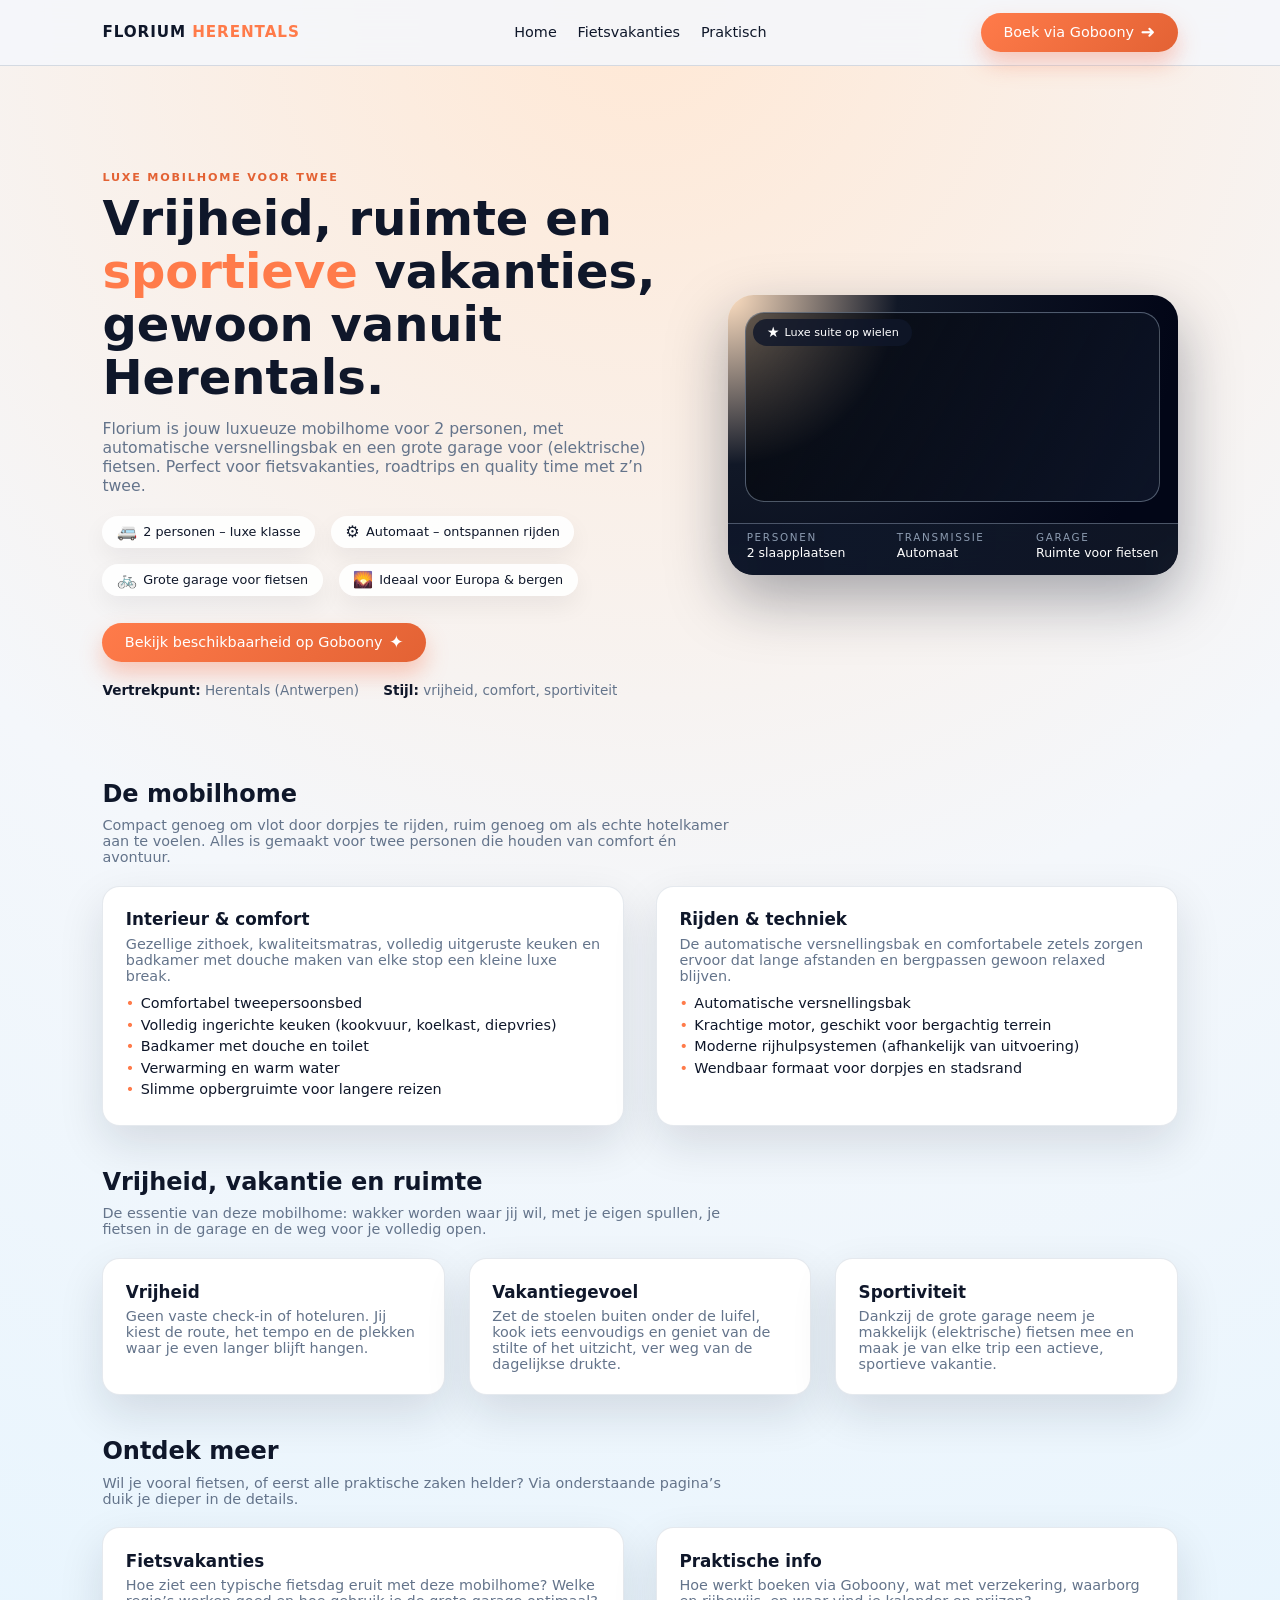
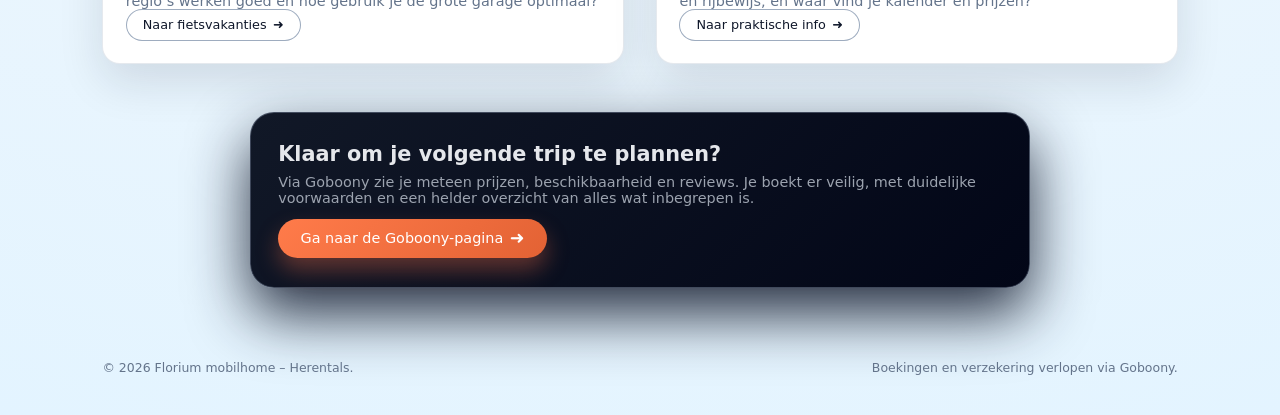
==== index.html @ 3fcc3d23 "Rename florium.html to index.html" ====
<!DOCTYPE html>
<html lang="nl">
<head>
  <meta charset="UTF-8" />
  <title>Florium – Luxe mobilhome voor 2 personen</title>
  <meta name="viewport" content="width=device-width, initial-scale=1" />
  <meta name="description" content="Luxe mobilhome voor 2 personen met automaat en grote garage voor fietsen. Vertrek vanuit Herentals en ervaar vrijheid, ruimte en sportieve vakanties. Te boeken via Goboony." />
  <link rel="preconnect" href="https://fonts.googleapis.com" />
  <link rel="preconnect" href="https://fonts.gstatic.com" crossorigin />
  <link href="https://fonts.googleapis.com/css2?family=Poppins:wght@300;400;600&display=swap" rel="stylesheet" />
  <link rel="stylesheet" href="style.css" />
</head>
<body>
<header>
  <nav class="nav">
    <div class="logo">Florium <span>Herentals</span></div>
    <div class="nav-links">
      <a href="florium.html">Home</a>
      <a href="fietsvakanties.html">Fietsvakanties</a>
      <a href="praktisch.html">Praktisch</a>
    </div>
    <a class="btn-primary" href="https://www.goboony.be/campers/belgie/antwerpen/herentals/39410" target="_blank" rel="noopener">
      Boek via Goboony <span>➜</span>
    </a>
  </nav>
</header>

<main>
  <!-- HERO -->
  <section class="hero" id="top">
    <div>
      <div class="hero-kicker">Luxe mobilhome voor twee</div>
      <h1>Vrijheid, ruimte en <span>sportieve</span> vakanties, gewoon vanuit Herentals.</h1>
      <p class="hero-sub">
        Florium is jouw luxueuze mobilhome voor 2 personen, met automatische versnellingsbak en een grote garage voor (elektrische) fietsen. Perfect voor fietsvakanties, roadtrips en quality time met z’n twee.
      </p>

      <div class="hero-highlights">
        <div class="pill"><span>🚐</span> 2 personen – luxe klasse</div>
        <div class="pill"><span>⚙️</span> Automaat – ontspannen rijden</div>
        <div class="pill"><span>🚲</span> Grote garage voor fietsen</div>
        <div class="pill"><span>🌄</span> Ideaal voor Europa & bergen</div>
      </div>

      <a class="btn-primary" href="https://www.goboony.be/campers/belgie/antwerpen/herentals/39410" target="_blank" rel="noopener">
        Bekijk beschikbaarheid op Goboony <span>✦</span>
      </a>

      <div class="hero-meta">
        <div><strong>Vertrekpunt:</strong> Herentals (Antwerpen)</div>
        <div><strong>Stijl:</strong> vrijheid, comfort, sportiviteit</div>
      </div>
    </div>

    <aside class="hero-photo-card" aria-label="Impressie Florium mobilhome">
      <div class="hero-photo">
        <div class="hero-photo-main"></div>
        <div class="hero-tag">
          <span>★</span> Luxe suite op wielen
        </div>
      </div>
      <div class="hero-stats">
        <div class="hero-stat-item">
          <div class="hero-stat-label">Personen</div>
          <div class="hero-stat-value">2 slaapplaatsen</div>
        </div>
        <div class="hero-stat-item">
          <div class="hero-stat-label">Transmissie</div>
          <div class="hero-stat-value">Automaat</div>
        </div>
        <div class="hero-stat-item">
          <div class="hero-stat-label">Garage</div>
          <div class="hero-stat-value">Ruimte voor fietsen</div>
        </div>
      </div>
    </aside>
  </section>

  <!-- MOBILHOME DETAIL -->
  <section id="mobilhome">
    <h2>De mobilhome</h2>
    <p class="section-sub">
      Compact genoeg om vlot door dorpjes te rijden, ruim genoeg om als echte hotelkamer aan te voelen. Alles is gemaakt voor twee personen die houden van comfort én avontuur.
    </p>

    <div class="grid-2">
      <article class="card">
        <h3>Interieur & comfort</h3>
        <p>
          Gezellige zithoek, kwaliteitsmatras, volledig uitgeruste keuken en badkamer met douche maken van elke stop een kleine luxe break.
        </p>
        <ul class="spec-list">
          <li><span>•</span> Comfortabel tweepersoonsbed</li>
          <li><span>•</span> Volledig ingerichte keuken (kookvuur, koelkast, diepvries)</li>
          <li><span>•</span> Badkamer met douche en toilet</li>
          <li><span>•</span> Verwarming en warm water</li>
          <li><span>•</span> Slimme opbergruimte voor langere reizen</li>
        </ul>
      </article>

      <article class="card">
        <h3>Rijden & techniek</h3>
        <p>
          De automatische versnellingsbak en comfortabele zetels zorgen ervoor dat lange afstanden en bergpassen gewoon relaxed blijven.
        </p>
        <ul class="spec-list">
          <li><span>•</span> Automatische versnellingsbak</li>
          <li><span>•</span> Krachtige motor, geschikt voor bergachtig terrein</li>
          <li><span>•</span> Moderne rijhulpsystemen (afhankelijk van uitvoering)</li>
          <li><span>•</span> Wendbaar formaat voor dorpjes en stadsrand</li>
        </ul>
      </article>
    </div>
  </section>

  <!-- VAKANTIEGEVOEL -->
  <section id="gevoel">
    <h2>Vrijheid, vakantie en ruimte</h2>
    <p class="section-sub">
      De essentie van deze mobilhome: wakker worden waar jij wil, met je eigen spullen, je fietsen in de garage en de weg voor je volledig open.
    </p>

    <div class="grid-3">
      <article class="card">
        <h3>Vrijheid</h3>
        <p>
          Geen vaste check-in of hoteluren. Jij kiest de route, het tempo en de plekken waar je even langer blijft hangen.
        </p>
      </article>
      <article class="card">
        <h3>Vakantiegevoel</h3>
        <p>
          Zet de stoelen buiten onder de luifel, kook iets eenvoudigs en geniet van de stilte of het uitzicht, ver weg van de dagelijkse drukte.
        </p>
      </article>
      <article class="card">
        <h3>Sportiviteit</h3>
        <p>
          Dankzij de grote garage neem je makkelijk (elektrische) fietsen mee en maak je van elke trip een actieve, sportieve vakantie.
        </p>
      </article>
    </div>
  </section>

  <!-- VERWIJZING SUBPAGINA'S -->
  <section id="meer">
    <h2>Ontdek meer</h2>
    <p class="section-sub">
      Wil je vooral fietsen, of eerst alle praktische zaken helder? Via onderstaande pagina’s duik je dieper in de details.
    </p>

    <div class="grid-2">
      <article class="card">
        <h3>Fietsvakanties</h3>
        <p>
          Hoe ziet een typische fietsdag eruit met deze mobilhome? Welke regio’s werken goed en hoe gebruik je de grote garage optimaal?
        </p>
        <a class="btn-secondary" href="fietsvakanties.html">
          Naar fietsvakanties <span>➜</span>
        </a>
      </article>
      <article class="card">
        <h3>Praktische info</h3>
        <p>
          Hoe werkt boeken via Goboony, wat met verzekering, waarborg en rijbewijs, en waar vind je kalender en prijzen?
        </p>
        <a class="btn-secondary" href="praktisch.html">
          Naar praktische info <span>➜</span>
        </a>
      </article>
    </div>
  </section>

  <!-- CTA -->
  <section class="cta" id="boeken">
    <div class="cta-inner">
      <h2>Klaar om je volgende trip te plannen?</h2>
      <p>
        Via Goboony zie je meteen prijzen, beschikbaarheid en reviews. Je boekt er veilig, met duidelijke voorwaarden en een helder overzicht van alles wat inbegrepen is.
      </p>
      <a class="btn-primary" href="https://www.goboony.be/campers/belgie/antwerpen/herentals/39410" target="_blank" rel="noopener">
        Ga naar de Goboony-pagina <span>➜</span>
      </a>
    </div>
  </section>
</main>

<footer>
  <div>© <span id="year"></span> Florium mobilhome – Herentals.</div>
  <div>Boekingen en verzekering verlopen via Goboony.</div>
</footer>

<script>
  document.getElementById("year").textContent = new Date().getFullYear();
</script>
</body>
</html>
---- style.css ----
:root {
  --bg: #f4f7fb;
  --accent: #ff7b4a;
  --accent-dark: #e36234;
  --text: #0f172a;
  --muted: #64748b;
  --card-bg: #ffffff;
  --deep: #020617;
}

* {
  box-sizing: border-box;
  scroll-behavior: smooth;
}

body {
  margin: 0;
  font-family: system-ui, -apple-system, BlinkMacSystemFont, "Poppins", sans-serif;
  color: var(--text);
  background: radial-gradient(circle at top, #ffe8d5 0, #f4f7fb 45%, #e3f4ff 100%);
}

/* LINKS */

a {
  color: inherit;
  text-decoration: none;
}

/* HEADER / NAV */

header {
  position: sticky;
  top: 0;
  z-index: 50;
  backdrop-filter: blur(18px);
  background: rgba(244, 247, 251, 0.9);
  border-bottom: 1px solid rgba(148, 163, 184, 0.35);
}

.nav {
  max-width: 1120px;
  margin: 0 auto;
  display: flex;
  align-items: center;
  justify-content: space-between;
  padding: 0.8rem 1.4rem;
}

.logo {
  font-weight: 600;
  letter-spacing: 0.06em;
  font-size: 0.95rem;
  text-transform: uppercase;
}

.logo span {
  color: var(--accent);
}

.nav-links {
  display: flex;
  gap: 1.3rem;
  font-size: 0.9rem;
}

.nav-links a {
  position: relative;
}

.nav-links a::after {
  content: "";
  position: absolute;
  left: 0;
  bottom: -0.2rem;
  width: 0;
  height: 2px;
  background: var(--accent);
  transition: width 0.2s ease;
}

.nav-links a:hover::after {
  width: 100%;
}

.btn-primary {
  background: linear-gradient(135deg, var(--accent), var(--accent-dark));
  border-radius: 999px;
  padding: 0.6rem 1.4rem;
  font-size: 0.9rem;
  color: #fff;
  border: none;
  cursor: pointer;
  display: inline-flex;
  align-items: center;
  gap: 0.4rem;
  box-shadow: 0 12px 22px rgba(248, 113, 73, 0.35);
  transition: transform 0.15s ease, box-shadow 0.15s ease;
}

.btn-primary:hover {
  transform: translateY(-1px);
  box-shadow: 0 16px 30px rgba(248, 113, 73, 0.45);
}

.btn-primary span {
  font-size: 1.1rem;
}

.btn-secondary {
  border-radius: 999px;
  border: 1px solid rgba(148, 163, 184, 0.9);
  padding: 0.45rem 1rem;
  font-size: 0.8rem;
  color: var(--text);
  background: rgba(255, 255, 255, 0.9);
  display: inline-flex;
  align-items: center;
  gap: 0.4rem;
  cursor: pointer;
}

/* LAYOUT */

main {
  max-width: 1120px;
  margin: 0 auto;
  padding: 1.8rem 1.4rem 3rem;
}

section {
  margin-top: 2.6rem;
}

h1, h2, h3 {
  margin: 0;
}

h2 {
  font-size: 1.5rem;
  margin-bottom: 0.6rem;
}

.section-sub {
  font-size: 0.9rem;
  color: var(--muted);
  max-width: 40rem;
  margin: 0 0 1.3rem;
}

/* HERO */

.hero {
  display: grid;
  grid-template-columns: minmax(0, 1.3fr) minmax(0, 1fr);
  gap: 2.5rem;
  align-items: center;
  padding: 2.2rem 0 2.5rem;
}

.hero-kicker {
  text-transform: uppercase;
  letter-spacing: 0.16em;
  font-size: 0.7rem;
  color: var(--accent-dark);
  font-weight: 600;
  margin-bottom: 0.5rem;
}

.hero h1 {
  font-size: clamp(2.2rem, 4vw, 3rem);
  line-height: 1.1;
  margin-bottom: 0.85rem;
}

.hero h1 span {
  color: var(--accent);
}

.hero-sub {
  font-size: 0.98rem;
  color: var(--muted);
  margin-bottom: 1.3rem;
  max-width: 34rem;
}

.hero-highlights {
  display: flex;
  flex-wrap: wrap;
  gap: 1rem;
  margin-bottom: 1.7rem;
}

.pill {
  display: inline-flex;
  align-items: center;
  gap: 0.4rem;
  border-radius: 999px;
  padding: 0.4rem 0.9rem;
  font-size: 0.8rem;
  background: rgba(255, 255, 255, 0.9);
  box-shadow: 0 10px 25px rgba(15, 23, 42, 0.06);
}

.pill span {
  font-size: 1rem;
}

.hero-meta {
  display: flex;
  flex-wrap: wrap;
  gap: 1.5rem;
  align-items: center;
  margin-top: 1.25rem;
  font-size: 0.85rem;
  color: var(--muted);
}

.hero-meta strong {
  color: var(--text);
}

/* HERO VISUAL */

.hero-photo-card {
  position: relative;
  border-radius: 1.6rem;
  overflow: hidden;
  box-shadow: 0 24px 60px rgba(15, 23, 42, 0.35);
  background: radial-gradient(circle at top left, #ffe0c2 0, #111827 32%, #020617 85%);
  color: #fff;
  min-height: 280px;
  display: flex;
  flex-direction: column;
  justify-content: space-between;
}

.hero-photo {
  position: relative;
  padding: 1.1rem 1.1rem 0.7rem;
}

.hero-photo-main {
  border-radius: 1.2rem;
  overflow: hidden;
  border: 1px solid rgba(148, 163, 184, 0.5);
  min-height: 190px;
  background-image:
    linear-gradient(120deg, rgba(0, 0, 0, 0.55), rgba(15, 23, 42, 0.85)),
    url("img/florium-hero.jpg");
  background-size: cover;
  background-position: center;
}

.hero-tag {
  position: absolute;
  top: 1.5rem;
  left: 1.6rem;
  background: rgba(15, 23, 42, 0.82);
  border-radius: 999px;
  padding: 0.35rem 0.85rem;
  font-size: 0.7rem;
  display: inline-flex;
  align-items: center;
  gap: 0.3rem;
}

.hero-tag span {
  font-size: 0.9rem;
}

.hero-stats {
  display: flex;
  justify-content: space-between;
  padding: 0.4rem 1.2rem 0.9rem;
  font-size: 0.78rem;
  border-top: 1px solid rgba(148, 163, 184, 0.45);
  backdrop-filter: blur(14px);
  background: linear-gradient(to right, rgba(15, 23, 42, 0.96), rgba(17, 24, 39, 0.88));
}

.hero-stat-item {
  display: flex;
  flex-direction: column;
  gap: 0.15rem;
}

.hero-stat-label {
  text-transform: uppercase;
  letter-spacing: 0.16em;
  font-size: 0.65rem;
  color: rgba(148, 163, 184, 0.95);
}

.hero-stat-value {
  font-weight: 500;
}

/* GENERIC CARDS, GRIDS */

.grid-2 {
  display: grid;
  grid-template-columns: repeat(2, minmax(0, 1fr));
  gap: 2rem;
}

.grid-3 {
  display: grid;
  grid-template-columns: repeat(3, minmax(0, 1fr));
  gap: 1.5rem;
}

.card {
  background: var(--card-bg);
  border-radius: 1.1rem;
  padding: 1.4rem 1.4rem;
  box-shadow: 0 18px 45px rgba(15, 23, 42, 0.12);
  border: 1px solid rgba(148, 163, 184, 0.24);
  font-size: 0.9rem;
}

.card h3 {
  margin-bottom: 0.4rem;
  font-size: 1.05rem;
}

.card p {
  margin: 0;
  color: var(--muted);
}

.spec-list {
  list-style: none;
  padding: 0;
  margin: 0.7rem 0 0;
  font-size: 0.9rem;
}

.spec-list li {
  display: flex;
  align-items: flex-start;
  gap: 0.4rem;
  margin-bottom: 0.35rem;
}

.spec-list span {
  color: var(--accent);
}

/* CTA BLOK */

.cta {
  margin-top: 3rem;
  text-align: center;
}

.cta-inner {
  display: inline-block;
  max-width: 780px;
  text-align: left;
  background: linear-gradient(135deg, #111827, #020617);
  color: #e5e7eb;
  padding: 1.8rem 1.7rem;
  border-radius: 1.5rem;
  box-shadow: 0 26px 60px rgba(15, 23, 42, 0.9);
  border: 1px solid rgba(148, 163, 184, 0.4);
  font-size: 0.9rem;
}

.cta-inner h2 {
  font-size: 1.3rem;
  margin-bottom: 0.5rem;
}

.cta-inner p {
  margin: 0 0 0.8rem;
  color: #9ca3af;
}

/* FOOTER */

footer {
  max-width: 1120px;
  margin: 0 auto;
  padding: 1.5rem 1.4rem 2.5rem;
  font-size: 0.78rem;
  color: var(--muted);
  display: flex;
  flex-wrap: wrap;
  justify-content: space-between;
  gap: 0.75rem;
}

/* RESPONSIVE */

@media (max-width: 900px) {
  .hero {
    grid-template-columns: 1fr;
  }

  .hero-photo-card {
    order: -1;
  }

  .nav-links {
    display: none;
  }

  .grid-2 {
    grid-template-columns: 1fr;
  }

  .grid-3 {
    grid-template-columns: 1fr;
  }
}

@media (max-width: 600px) {
  main {
    padding: 1.4rem 1rem 2.4rem;
  }

  .cta-inner {
    padding: 1.4rem 1.3rem;
  }
}
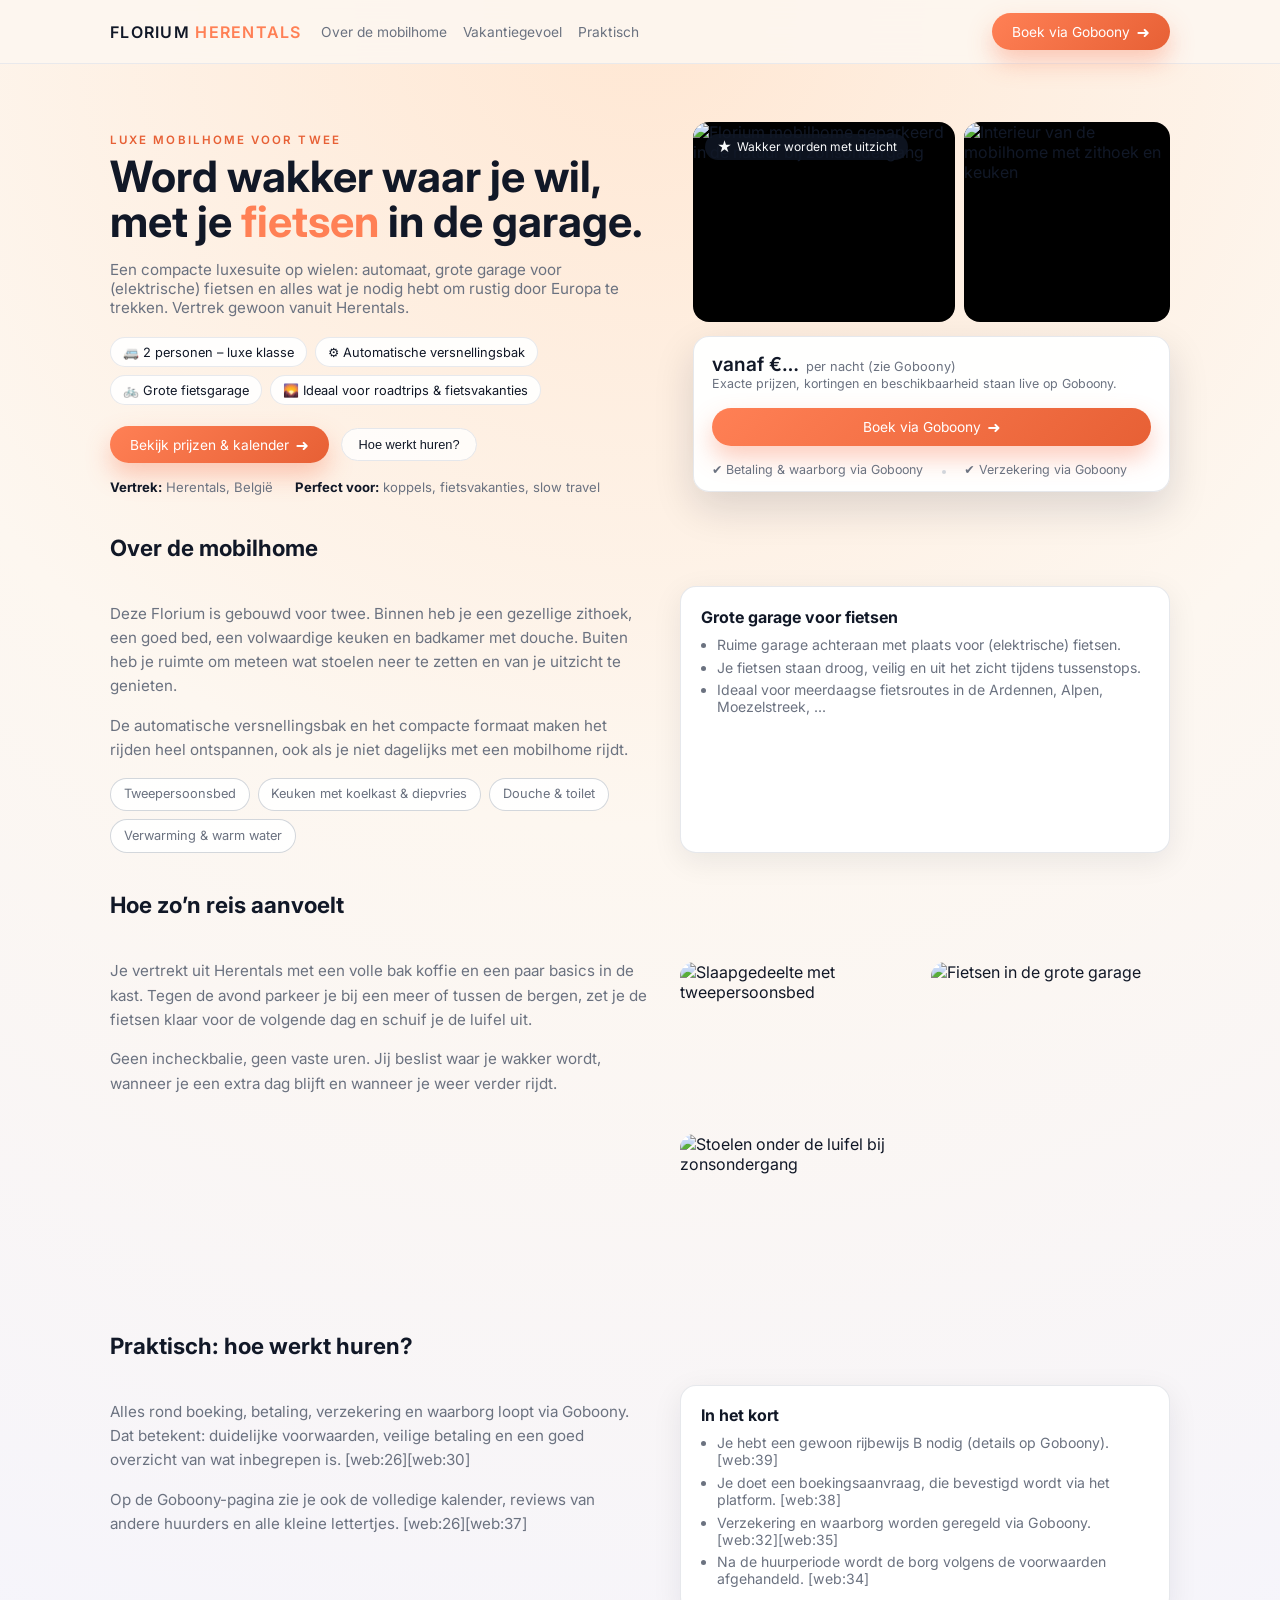
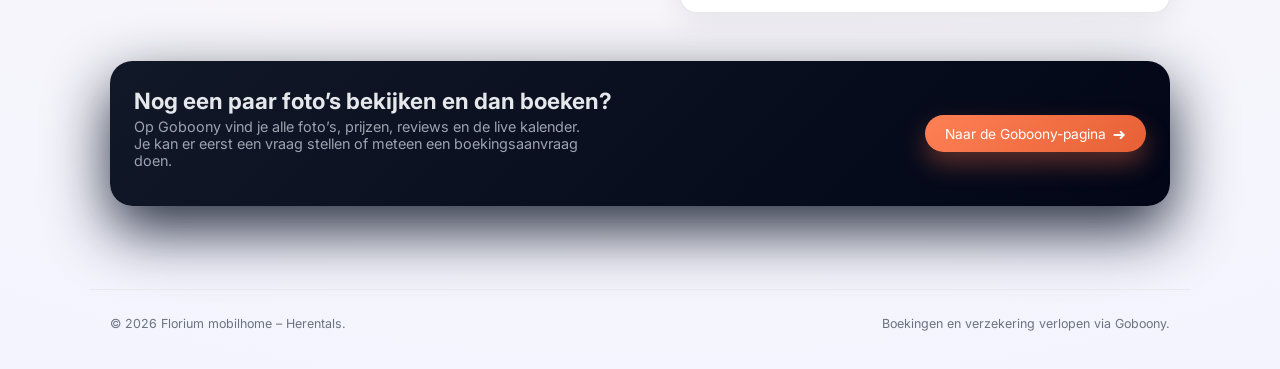
==== commit d66361c1: "Update index.html" ====
--- a/index.html
+++ b/index.html
@@ -7,17 +7,493 @@
   <meta name="description" content="Luxe mobilhome voor 2 personen met automaat en grote garage voor fietsen. Vertrek vanuit Herentals en ervaar vrijheid, ruimte en sportieve vakanties. Te boeken via Goboony." />
   <link rel="preconnect" href="https://fonts.googleapis.com" />
   <link rel="preconnect" href="https://fonts.gstatic.com" crossorigin />
-  <link href="https://fonts.googleapis.com/css2?family=Poppins:wght@300;400;600&display=swap" rel="stylesheet" />
-  <link rel="stylesheet" href="style.css" />
+  <link href="https://fonts.googleapis.com/css2?family=Inter:wght@300;400;500;600&display=swap" rel="stylesheet" />
+  <style>
+    :root {
+      --bg: #fdf7f0;
+      --accent: #ff8055;
+      --accent-dark: #e76035;
+      --text: #111827;
+      --muted: #6b7280;
+      --card-bg: #ffffff;
+      --border: #e5e7eb;
+    }
+
+    * {
+      box-sizing: border-box;
+    }
+
+    html {
+      scroll-behavior: smooth;
+    }
+
+    body {
+      margin: 0;
+      font-family: "Inter", system-ui, -apple-system, BlinkMacSystemFont, sans-serif;
+      color: var(--text);
+      background: radial-gradient(circle at top, #ffe7d3 0, #fdf7f0 40%, #f3f4ff 100%);
+    }
+
+    a {
+      color: inherit;
+      text-decoration: none;
+    }
+
+    img {
+      max-width: 100%;
+      display: block;
+    }
+
+    /* NAVBAR */
+
+    header {
+      position: sticky;
+      top: 0;
+      z-index: 40;
+      backdrop-filter: blur(18px);
+      background: rgba(253, 247, 240, 0.9);
+      border-bottom: 1px solid rgba(229, 231, 235, 0.8);
+    }
+
+    .nav {
+      max-width: 1100px;
+      margin: 0 auto;
+      padding: 0.8rem 1.25rem;
+      display: flex;
+      align-items: center;
+      justify-content: space-between;
+      gap: 1rem;
+    }
+
+    .nav-left {
+      display: flex;
+      align-items: center;
+      gap: 1.2rem;
+    }
+
+    .logo {
+      font-weight: 600;
+      font-size: 1rem;
+      letter-spacing: 0.08em;
+      text-transform: uppercase;
+    }
+
+    .logo span {
+      color: var(--accent);
+    }
+
+    .nav-links {
+      display: flex;
+      gap: 1rem;
+      font-size: 0.86rem;
+      color: var(--muted);
+    }
+
+    .nav-links a {
+      padding: 0.2rem 0;
+      position: relative;
+    }
+
+    .nav-links a::after {
+      content: "";
+      position: absolute;
+      left: 0;
+      bottom: -0.25rem;
+      width: 0;
+      height: 2px;
+      background: var(--accent);
+      transition: width 0.18s ease;
+    }
+
+    .nav-links a:hover::after {
+      width: 100%;
+    }
+
+    .btn-primary {
+      background: linear-gradient(135deg, var(--accent), var(--accent-dark));
+      border-radius: 999px;
+      padding: 0.55rem 1.25rem;
+      font-size: 0.86rem;
+      color: #fff;
+      border: none;
+      cursor: pointer;
+      display: inline-flex;
+      align-items: center;
+      gap: 0.4rem;
+      box-shadow: 0 12px 24px rgba(248, 113, 73, 0.35);
+      white-space: nowrap;
+    }
+
+    .btn-primary span {
+      font-size: 1rem;
+    }
+
+    .btn-outline {
+      border-radius: 999px;
+      border: 1px solid var(--border);
+      padding: 0.5rem 1.05rem;
+      font-size: 0.8rem;
+      color: var(--text);
+      background: rgba(255, 255, 255, 0.8);
+      display: inline-flex;
+      align-items: center;
+      gap: 0.35rem;
+      cursor: pointer;
+    }
+
+    /* LAYOUT */
+
+    main {
+      max-width: 1100px;
+      margin: 0 auto;
+      padding: 1.6rem 1.25rem 3.2rem;
+    }
+
+    section {
+      margin-top: 2.4rem;
+    }
+
+    h1, h2, h3 {
+      margin: 0;
+    }
+
+    h2 {
+      font-size: 1.4rem;
+    }
+
+    .muted {
+      color: var(--muted);
+    }
+
+    /* HERO TOP */
+
+    .hero {
+      display: grid;
+      grid-template-columns: minmax(0, 1.15fr) minmax(0, 1fr);
+      gap: 2.2rem;
+      margin-top: 2rem;
+      align-items: flex-start;
+    }
+
+    .hero-kicker {
+      text-transform: uppercase;
+      letter-spacing: 0.18em;
+      font-size: 0.72rem;
+      color: var(--accent-dark);
+      margin-bottom: 0.4rem;
+      font-weight: 600;
+    }
+
+    .hero h1 {
+      font-size: clamp(2.2rem, 4vw, 2.7rem);
+      line-height: 1.05;
+      margin-bottom: 0.8rem;
+    }
+
+    .hero h1 span {
+      color: var(--accent);
+    }
+
+    .hero-sub {
+      font-size: 0.95rem;
+      color: var(--muted);
+      margin-bottom: 1.3rem;
+      max-width: 32rem;
+    }
+
+    .hero-tags {
+      display: flex;
+      flex-wrap: wrap;
+      gap: 0.5rem;
+      margin-bottom: 1.3rem;
+      font-size: 0.8rem;
+    }
+
+    .tag {
+      padding: 0.4rem 0.75rem;
+      border-radius: 999px;
+      background: rgba(255, 255, 255, 0.9);
+      border: 1px solid rgba(229, 231, 235, 0.9);
+    }
+
+    .hero-meta {
+      display: flex;
+      flex-wrap: wrap;
+      gap: 1.4rem;
+      font-size: 0.82rem;
+      color: var(--muted);
+      margin-top: 1rem;
+    }
+
+    .hero-meta strong {
+      color: var(--text);
+    }
+
+    .hero-cta-row {
+      display: flex;
+      flex-wrap: wrap;
+      gap: 0.75rem;
+      align-items: center;
+    }
+
+    .hero-cta-note {
+      font-size: 0.8rem;
+      color: var(--muted);
+    }
+
+    /* HERO IMAGES + BOOKING CARD */
+
+    .hero-right {
+      display: grid;
+      gap: 0.9rem;
+    }
+
+    .hero-photos {
+      display: grid;
+      grid-template-columns: 1.4fr 1.1fr;
+      gap: 0.6rem;
+    }
+
+    .hero-photo-main,
+    .hero-photo-side {
+      border-radius: 1rem;
+      overflow: hidden;
+      background: #000;
+      position: relative;
+    }
+
+    .hero-photo-main img,
+    .hero-photo-side img {
+      width: 100%;
+      height: 100%;
+      object-fit: cover;
+    }
+
+    .hero-photo-main {
+      min-height: 200px;
+    }
+
+    .hero-photo-side {
+      min-height: 200px;
+    }
+
+    .hero-photo-badge {
+      position: absolute;
+      left: 0.75rem;
+      top: 0.75rem;
+      background: rgba(17, 24, 39, 0.82);
+      color: #f9fafb;
+      padding: 0.28rem 0.7rem;
+      border-radius: 999px;
+      font-size: 0.75rem;
+      display: inline-flex;
+      align-items: center;
+      gap: 0.35rem;
+    }
+
+    .hero-photo-badge span {
+      font-size: 0.9rem;
+    }
+
+    .booking-card {
+      background: rgba(255, 255, 255, 0.96);
+      border-radius: 1rem;
+      padding: 0.9rem 1.1rem;
+      border: 1px solid rgba(229, 231, 235, 0.95);
+      box-shadow: 0 16px 40px rgba(15, 23, 42, 0.14);
+      font-size: 0.85rem;
+    }
+
+    .booking-top {
+      display: flex;
+      justify-content: space-between;
+      align-items: baseline;
+      margin-bottom: 0.4rem;
+    }
+
+    .price {
+      font-size: 1.2rem;
+      font-weight: 600;
+    }
+
+    .price span {
+      font-size: 0.8rem;
+      font-weight: 400;
+      color: var(--muted);
+      margin-left: 0.15rem;
+    }
+
+    .booking-note {
+      font-size: 0.78rem;
+      color: var(--muted);
+      margin-bottom: 0.7rem;
+    }
+
+    .booking-meta {
+      display: flex;
+      flex-wrap: wrap;
+      gap: 0.8rem;
+      font-size: 0.78rem;
+      color: var(--muted);
+      margin-top: 0.6rem;
+    }
+
+    .dot {
+      width: 4px;
+      height: 4px;
+      border-radius: 999px;
+      background: #d1d5db;
+      display: inline-block;
+      margin: 0 0.35rem;
+    }
+
+    /* SECTIONS */
+
+    .two-cols {
+      display: grid;
+      grid-template-columns: minmax(0, 1.1fr) minmax(0, 1fr);
+      gap: 2rem;
+      margin-top: 1.6rem;
+    }
+
+    .section-text {
+      font-size: 0.95rem;
+      color: var(--muted);
+      line-height: 1.6;
+    }
+
+    .pill-list {
+      display: flex;
+      flex-wrap: wrap;
+      gap: 0.5rem;
+      margin-top: 0.7rem;
+      font-size: 0.8rem;
+    }
+
+    .pill-soft {
+      border-radius: 999px;
+      padding: 0.35rem 0.8rem;
+      border: 1px solid rgba(209, 213, 219, 0.95);
+      background: rgba(255, 255, 255, 0.9);
+    }
+
+    .info-card {
+      background: #ffffff;
+      border-radius: 1rem;
+      padding: 1.2rem 1.2rem;
+      border: 1px solid rgba(229, 231, 235, 0.95);
+      box-shadow: 0 8px 30px rgba(15, 23, 42, 0.08);
+      font-size: 0.9rem;
+    }
+
+    .info-card h3 {
+      font-size: 1rem;
+      margin-bottom: 0.4rem;
+    }
+
+    .info-list {
+      margin: 0.6rem 0 0;
+      padding-left: 1rem;
+      color: var(--muted);
+      font-size: 0.88rem;
+    }
+
+    .info-list li {
+      margin-bottom: 0.35rem;
+    }
+
+    .gallery {
+      display: grid;
+      grid-template-columns: repeat(auto-fit, minmax(180px, 1fr));
+      gap: 0.75rem;
+      margin-top: 1.1rem;
+    }
+
+    .gallery img {
+      border-radius: 0.9rem;
+      height: 160px;
+      object-fit: cover;
+    }
+
+    /* CTA */
+
+    .cta {
+      margin-top: 3rem;
+    }
+
+    .cta-inner {
+      border-radius: 1.4rem;
+      background: linear-gradient(135deg, #111827, #020617);
+      color: #e5e7eb;
+      padding: 1.6rem 1.5rem;
+      display: flex;
+      flex-wrap: wrap;
+      gap: 1.3rem;
+      align-items: center;
+      justify-content: space-between;
+      box-shadow: 0 24px 60px rgba(15, 23, 42, 0.9);
+    }
+
+    .cta-inner p {
+      margin: 0.3rem 0 0.7rem;
+      font-size: 0.9rem;
+      color: #9ca3af;
+      max-width: 28rem;
+    }
+
+    /* FOOTER */
+
+    footer {
+      max-width: 1100px;
+      margin: 0 auto;
+      padding: 1.6rem 1.25rem 2.4rem;
+      font-size: 0.78rem;
+      color: var(--muted);
+      display: flex;
+      flex-wrap: wrap;
+      gap: 0.7rem;
+      justify-content: space-between;
+      border-top: 1px solid rgba(229, 231, 235, 0.9);
+      margin-top: 2rem;
+    }
+
+    /* RESPONSIVE */
+
+    @media (max-width: 900px) {
+      .nav-links {
+        display: none;
+      }
+      .hero {
+        grid-template-columns: 1fr;
+      }
+      .two-cols {
+        grid-template-columns: 1fr;
+      }
+    }
+
+    @media (max-width: 640px) {
+      main {
+        padding: 1.2rem 1rem 2.6rem;
+      }
+      .hero {
+        margin-top: 1.5rem;
+      }
+      .cta-inner {
+        padding: 1.4rem 1.3rem;
+      }
+    }
+  </style>
 </head>
 <body>
 <header>
   <nav class="nav">
-    <div class="logo">Florium <span>Herentals</span></div>
-    <div class="nav-links">
-      <a href="florium.html">Home</a>
-      <a href="fietsvakanties.html">Fietsvakanties</a>
-      <a href="praktisch.html">Praktisch</a>
+    <div class="nav-left">
+      <div class="logo">Florium <span>Herentals</span></div>
+      <div class="nav-links">
+        <a href="#over">Over de mobilhome</a>
+        <a href="#gevoel">Vakantiegevoel</a>
+        <a href="#praktisch">Praktisch</a>
+      </div>
     </div>
     <a class="btn-primary" href="https://www.goboony.be/campers/belgie/antwerpen/herentals/39410" target="_blank" rel="noopener">
       Boek via Goboony <span>➜</span>
@@ -29,157 +505,158 @@
   <!-- HERO -->
   <section class="hero" id="top">
     <div>
-      <div class="hero-kicker">Luxe mobilhome voor twee</div>
-      <h1>Vrijheid, ruimte en <span>sportieve</span> vakanties, gewoon vanuit Herentals.</h1>
+      <p class="hero-kicker">Luxe mobilhome voor twee</p>
+      <h1>Word wakker waar je wil, met je <span>fietsen</span> in de garage.</h1>
       <p class="hero-sub">
-        Florium is jouw luxueuze mobilhome voor 2 personen, met automatische versnellingsbak en een grote garage voor (elektrische) fietsen. Perfect voor fietsvakanties, roadtrips en quality time met z’n twee.
+        Een compacte luxesuite op wielen: automaat, grote garage voor (elektrische) fietsen en alles wat je nodig hebt om rustig door Europa te trekken. Vertrek gewoon vanuit Herentals.
       </p>
 
-      <div class="hero-highlights">
-        <div class="pill"><span>🚐</span> 2 personen – luxe klasse</div>
-        <div class="pill"><span>⚙️</span> Automaat – ontspannen rijden</div>
-        <div class="pill"><span>🚲</span> Grote garage voor fietsen</div>
-        <div class="pill"><span>🌄</span> Ideaal voor Europa & bergen</div>
-      </div>
-
-      <a class="btn-primary" href="https://www.goboony.be/campers/belgie/antwerpen/herentals/39410" target="_blank" rel="noopener">
-        Bekijk beschikbaarheid op Goboony <span>✦</span>
-      </a>
+      <div class="hero-tags">
+        <div class="tag">🚐 2 personen – luxe klasse</div>
+        <div class="tag">⚙️ Automatische versnellingsbak</div>
+        <div class="tag">🚲 Grote fietsgarage</div>
+        <div class="tag">🌄 Ideaal voor roadtrips & fietsvakanties</div>
+      </div>
+
+      <div class="hero-cta-row">
+        <a class="btn-primary" href="https://www.goboony.be/campers/belgie/antwerpen/herentals/39410" target="_blank" rel="noopener">
+          Bekijk prijzen & kalender <span>➜</span>
+        </a>
+        <button class="btn-outline" type="button" onclick="document.getElementById('praktisch').scrollIntoView({behavior:'smooth'})">
+          Hoe werkt huren?
+        </button>
+      </div>
 
       <div class="hero-meta">
-        <div><strong>Vertrekpunt:</strong> Herentals (Antwerpen)</div>
-        <div><strong>Stijl:</strong> vrijheid, comfort, sportiviteit</div>
+        <div><strong>Vertrek:</strong> Herentals, België</div>
+        <div><strong>Perfect voor:</strong> koppels, fietsvakanties, slow travel</div>
       </div>
     </div>
 
-    <aside class="hero-photo-card" aria-label="Impressie Florium mobilhome">
-      <div class="hero-photo">
-        <div class="hero-photo-main"></div>
-        <div class="hero-tag">
-          <span>★</span> Luxe suite op wielen
+    <div class="hero-right">
+      <div class="hero-photos">
+        <div class="hero-photo-main">
+          <!-- VERVANG DOOR JE ECHTE FOTO -->
+          <img src="img/florium-buiten.jpg" alt="Florium mobilhome geparkeerd in de natuur bij zonsondergang" />
+          <div class="hero-photo-badge">
+            <span>★</span> Wakker worden met uitzicht
+          </div>
         </div>
-      </div>
-      <div class="hero-stats">
-        <div class="hero-stat-item">
-          <div class="hero-stat-label">Personen</div>
-          <div class="hero-stat-value">2 slaapplaatsen</div>
+        <div class="hero-photo-side">
+          <!-- VERVANG DOOR JE ECHTE FOTO -->
+          <img src="img/florium-interieur.jpg" alt="Interieur van de mobilhome met zithoek en keuken" />
         </div>
-        <div class="hero-stat-item">
-          <div class="hero-stat-label">Transmissie</div>
-          <div class="hero-stat-value">Automaat</div>
+      </div>
+
+      <div class="booking-card">
+        <div class="booking-top">
+          <div>
+            <div class="price">vanaf €… <span>per nacht (zie Goboony)</span></div>
+            <div class="booking-note">
+              Exacte prijzen, kortingen en beschikbaarheid staan live op Goboony.
+            </div>
+          </div>
         </div>
-        <div class="hero-stat-item">
-          <div class="hero-stat-label">Garage</div>
-          <div class="hero-stat-value">Ruimte voor fietsen</div>
+        <a class="btn-primary" style="width:100%;justify-content:center;margin-bottom:0.4rem;" href="https://www.goboony.be/campers/belgie/antwerpen/herentals/39410" target="_blank" rel="noopener">
+          Boek via Goboony <span>➜</span>
+        </a>
+        <div class="booking-meta">
+          <div>✔ Betaling & waarborg via Goboony</div>
+          <div><span class="dot"></span></div>
+          <div>✔ Verzekering via Goboony</div>
         </div>
       </div>
-    </aside>
-  </section>
-
-  <!-- MOBILHOME DETAIL -->
-  <section id="mobilhome">
-    <h2>De mobilhome</h2>
-    <p class="section-sub">
-      Compact genoeg om vlot door dorpjes te rijden, ruim genoeg om als echte hotelkamer aan te voelen. Alles is gemaakt voor twee personen die houden van comfort én avontuur.
-    </p>
-
-    <div class="grid-2">
-      <article class="card">
-        <h3>Interieur & comfort</h3>
-        <p>
-          Gezellige zithoek, kwaliteitsmatras, volledig uitgeruste keuken en badkamer met douche maken van elke stop een kleine luxe break.
-        </p>
-        <ul class="spec-list">
-          <li><span>•</span> Comfortabel tweepersoonsbed</li>
-          <li><span>•</span> Volledig ingerichte keuken (kookvuur, koelkast, diepvries)</li>
-          <li><span>•</span> Badkamer met douche en toilet</li>
-          <li><span>•</span> Verwarming en warm water</li>
-          <li><span>•</span> Slimme opbergruimte voor langere reizen</li>
-        </ul>
-      </article>
-
-      <article class="card">
-        <h3>Rijden & techniek</h3>
-        <p>
-          De automatische versnellingsbak en comfortabele zetels zorgen ervoor dat lange afstanden en bergpassen gewoon relaxed blijven.
-        </p>
-        <ul class="spec-list">
-          <li><span>•</span> Automatische versnellingsbak</li>
-          <li><span>•</span> Krachtige motor, geschikt voor bergachtig terrein</li>
-          <li><span>•</span> Moderne rijhulpsystemen (afhankelijk van uitvoering)</li>
-          <li><span>•</span> Wendbaar formaat voor dorpjes en stadsrand</li>
-        </ul>
-      </article>
     </div>
   </section>
 
-  <!-- VAKANTIEGEVOEL -->
-  <section id="gevoel">
-    <h2>Vrijheid, vakantie en ruimte</h2>
-    <p class="section-sub">
-      De essentie van deze mobilhome: wakker worden waar jij wil, met je eigen spullen, je fietsen in de garage en de weg voor je volledig open.
-    </p>
-
-    <div class="grid-3">
-      <article class="card">
-        <h3>Vrijheid</h3>
+  <!-- OVER -->
+  <section id="over">
+    <h2>Over de mobilhome</h2>
+    <div class="two-cols">
+      <div class="section-text">
         <p>
-          Geen vaste check-in of hoteluren. Jij kiest de route, het tempo en de plekken waar je even langer blijft hangen.
+          Deze Florium is gebouwd voor twee. Binnen heb je een gezellige zithoek, een goed bed, een volwaardige keuken en badkamer met douche. Buiten heb je ruimte om meteen wat stoelen neer te zetten en van je uitzicht te genieten.
         </p>
-      </article>
-      <article class="card">
-        <h3>Vakantiegevoel</h3>
         <p>
-          Zet de stoelen buiten onder de luifel, kook iets eenvoudigs en geniet van de stilte of het uitzicht, ver weg van de dagelijkse drukte.
+          De automatische versnellingsbak en het compacte formaat maken het rijden heel ontspannen, ook als je niet dagelijks met een mobilhome rijdt.
         </p>
-      </article>
-      <article class="card">
-        <h3>Sportiviteit</h3>
-        <p>
-          Dankzij de grote garage neem je makkelijk (elektrische) fietsen mee en maak je van elke trip een actieve, sportieve vakantie.
-        </p>
-      </article>
+        <div class="pill-list">
+          <div class="pill-soft">Tweepersoonsbed</div>
+          <div class="pill-soft">Keuken met koelkast & diepvries</div>
+          <div class="pill-soft">Douche & toilet</div>
+          <div class="pill-soft">Verwarming & warm water</div>
+        </div>
+      </div>
+
+      <aside class="info-card">
+        <h3>Grote garage voor fietsen</h3>
+        <ul class="info-list">
+          <li>Ruime garage achteraan met plaats voor (elektrische) fietsen.</li>
+          <li>Je fietsen staan droog, veilig en uit het zicht tijdens tussenstops.</li>
+          <li>Ideaal voor meerdaagse fietsroutes in de Ardennen, Alpen, Moezelstreek, ...</li>
+        </ul>
+      </aside>
     </div>
   </section>
 
-  <!-- VERWIJZING SUBPAGINA'S -->
-  <section id="meer">
-    <h2>Ontdek meer</h2>
-    <p class="section-sub">
-      Wil je vooral fietsen, of eerst alle praktische zaken helder? Via onderstaande pagina’s duik je dieper in de details.
-    </p>
-
-    <div class="grid-2">
-      <article class="card">
-        <h3>Fietsvakanties</h3>
+  <!-- GEVOEL -->
+  <section id="gevoel">
+    <h2>Hoe zo’n reis aanvoelt</h2>
+    <div class="two-cols">
+      <div class="section-text">
         <p>
-          Hoe ziet een typische fietsdag eruit met deze mobilhome? Welke regio’s werken goed en hoe gebruik je de grote garage optimaal?
+          Je vertrekt uit Herentals met een volle bak koffie en een paar basics in de kast. Tegen de avond parkeer je bij een meer of tussen de bergen, zet je de fietsen klaar voor de volgende dag en schuif je de luifel uit.
         </p>
-        <a class="btn-secondary" href="fietsvakanties.html">
-          Naar fietsvakanties <span>➜</span>
-        </a>
-      </article>
-      <article class="card">
-        <h3>Praktische info</h3>
         <p>
-          Hoe werkt boeken via Goboony, wat met verzekering, waarborg en rijbewijs, en waar vind je kalender en prijzen?
+          Geen incheckbalie, geen vaste uren. Jij beslist waar je wakker wordt, wanneer je een extra dag blijft en wanneer je weer verder rijdt.
         </p>
-        <a class="btn-secondary" href="praktisch.html">
-          Naar praktische info <span>➜</span>
-        </a>
-      </article>
+      </div>
+      <div>
+        <div class="gallery">
+          <!-- VERVANG DOOR JE ECHTE FOTO'S -->
+          <img src="img/florium-bed.jpg" alt="Slaapgedeelte met tweepersoonsbed" />
+          <img src="img/florium-garage-fietsen.jpg" alt="Fietsen in de grote garage" />
+          <img src="img/florium-luifel.jpg" alt="Stoelen onder de luifel bij zonsondergang" />
+        </div>
+      </div>
     </div>
   </section>
 
+  <!-- PRAKTISCH -->
+  <section id="praktisch">
+    <h2>Praktisch: hoe werkt huren?</h2>
+    <div class="two-cols">
+      <div class="section-text">
+        <p>
+          Alles rond boeking, betaling, verzekering en waarborg loopt via Goboony. Dat betekent: duidelijke voorwaarden, veilige betaling en een goed overzicht van wat inbegrepen is. [web:26][web:30]
+        </p>
+        <p>
+          Op de Goboony-pagina zie je ook de volledige kalender, reviews van andere huurders en alle kleine lettertjes. [web:26][web:37]
+        </p>
+      </div>
+      <aside class="info-card">
+        <h3>In het kort</h3>
+        <ul class="info-list">
+          <li>Je hebt een gewoon rijbewijs B nodig (details op Goboony). [web:39]</li>
+          <li>Je doet een boekingsaanvraag, die bevestigd wordt via het platform. [web:38]</li>
+          <li>Verzekering en waarborg worden geregeld via Goboony. [web:32][web:35]</li>
+          <li>Na de huurperiode wordt de borg volgens de voorwaarden afgehandeld. [web:34]</li>
+        </ul>
+      </aside>
+    </div>
+  </section>
+
   <!-- CTA -->
-  <section class="cta" id="boeken">
+  <section class="cta">
     <div class="cta-inner">
-      <h2>Klaar om je volgende trip te plannen?</h2>
-      <p>
-        Via Goboony zie je meteen prijzen, beschikbaarheid en reviews. Je boekt er veilig, met duidelijke voorwaarden en een helder overzicht van alles wat inbegrepen is.
-      </p>
+      <div>
+        <h2>Nog een paar foto’s bekijken en dan boeken?</h2>
+        <p>
+          Op Goboony vind je alle foto’s, prijzen, reviews en de live kalender. Je kan er eerst een vraag stellen of meteen een boekingsaanvraag doen.
+        </p>
+      </div>
       <a class="btn-primary" href="https://www.goboony.be/campers/belgie/antwerpen/herentals/39410" target="_blank" rel="noopener">
-        Ga naar de Goboony-pagina <span>➜</span>
+        Naar de Goboony-pagina <span>➜</span>
       </a>
     </div>
   </section>
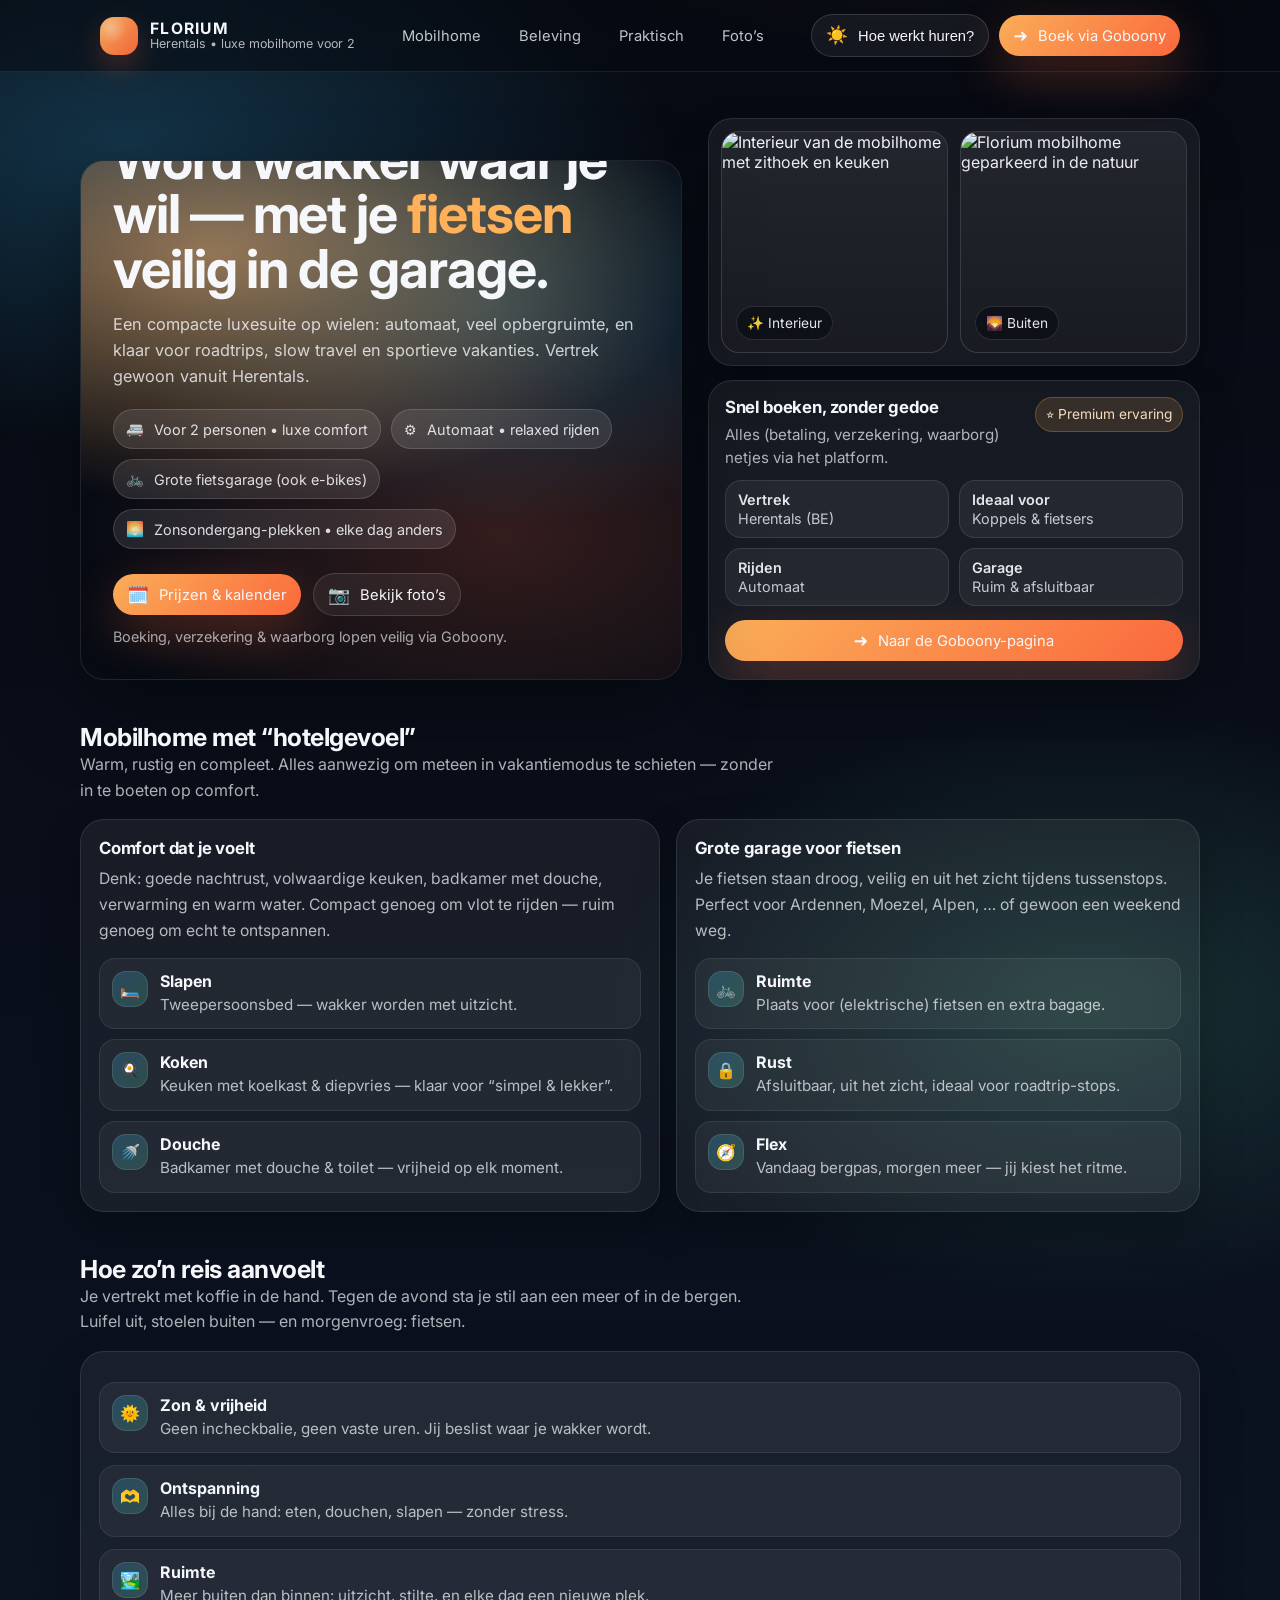
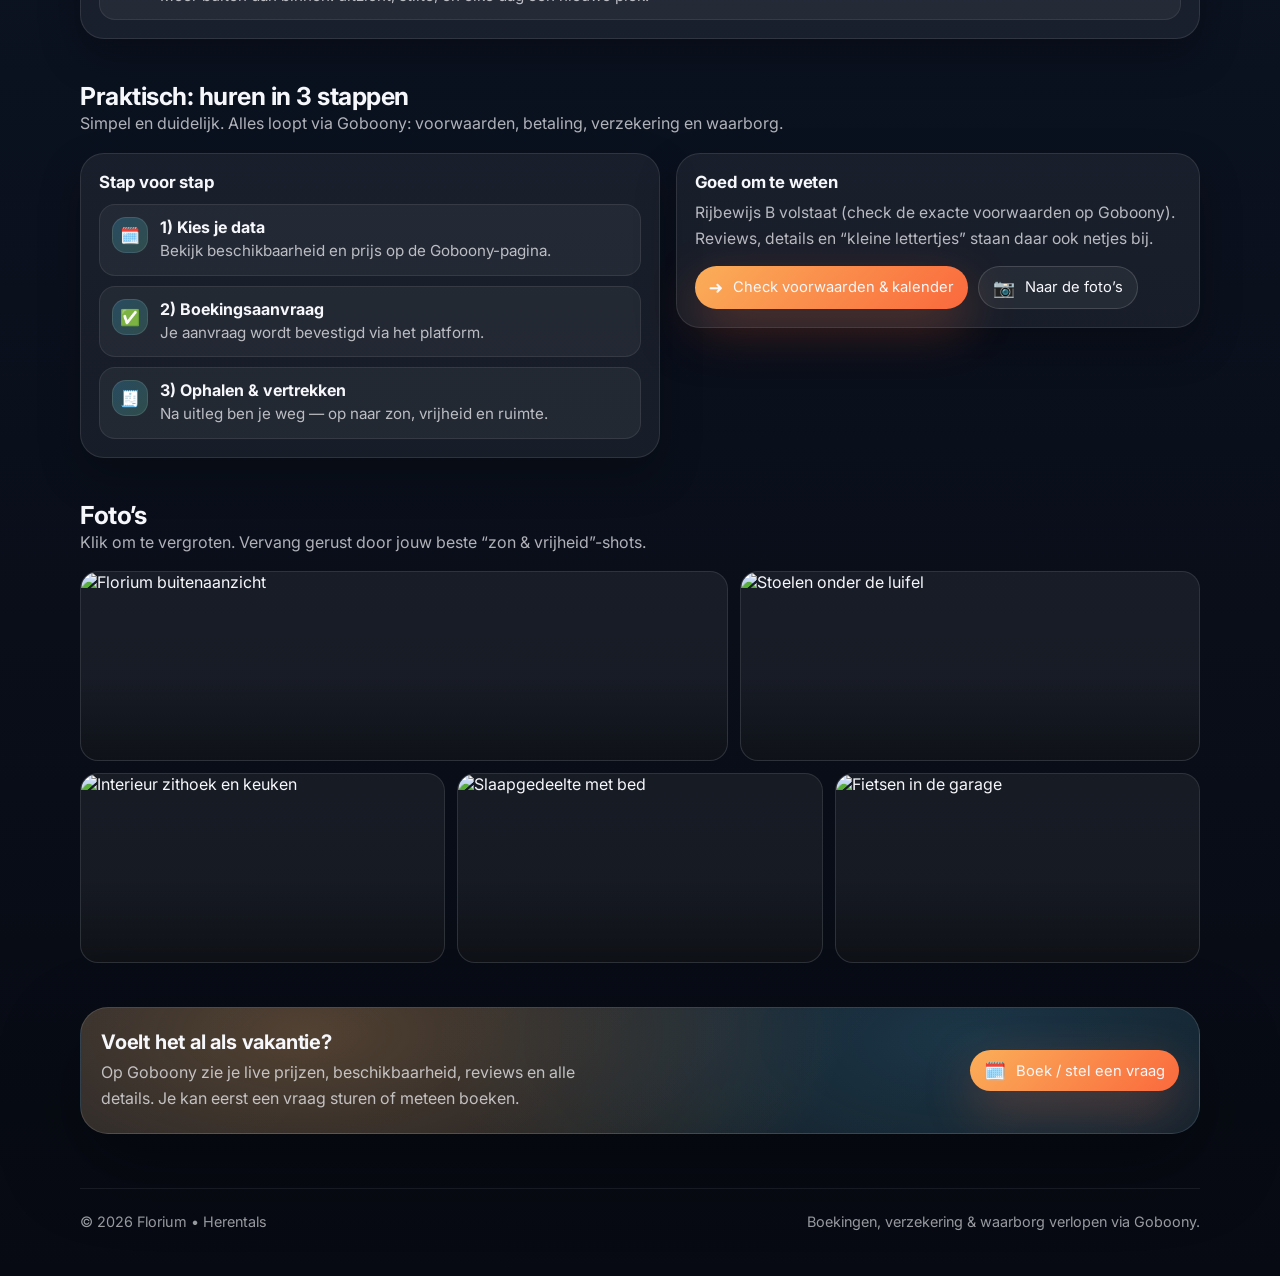
==== commit 30b8a14e: "Update index.html" ====
--- a/index.html
+++ b/index.html
@@ -2,673 +2,834 @@
 <html lang="nl">
 <head>
   <meta charset="UTF-8" />
+  <meta name="viewport" content="width=device-width, initial-scale=1" />
   <title>Florium – Luxe mobilhome voor 2 personen</title>
-  <meta name="viewport" content="width=device-width, initial-scale=1" />
   <meta name="description" content="Luxe mobilhome voor 2 personen met automaat en grote garage voor fietsen. Vertrek vanuit Herentals en ervaar vrijheid, ruimte en sportieve vakanties. Te boeken via Goboony." />
+
   <link rel="preconnect" href="https://fonts.googleapis.com" />
   <link rel="preconnect" href="https://fonts.gstatic.com" crossorigin />
-  <link href="https://fonts.googleapis.com/css2?family=Inter:wght@300;400;500;600&display=swap" rel="stylesheet" />
+  <link href="https://fonts.googleapis.com/css2?family=Inter:wght@300;400;500;600;700&display=swap" rel="stylesheet" />
+
   <style>
-    :root {
-      --bg: #fdf7f0;
-      --accent: #ff8055;
-      --accent-dark: #e76035;
-      --text: #111827;
-      --muted: #6b7280;
-      --card-bg: #ffffff;
-      --border: #e5e7eb;
-    }
-
-    * {
-      box-sizing: border-box;
-    }
-
-    html {
-      scroll-behavior: smooth;
-    }
-
-    body {
-      margin: 0;
-      font-family: "Inter", system-ui, -apple-system, BlinkMacSystemFont, sans-serif;
+    :root{
+      --bg0:#070A12;
+      --bg1:#0B1220;
+      --card: rgba(255,255,255,.08);
+      --card2: rgba(255,255,255,.10);
+      --stroke: rgba(255,255,255,.14);
+
+      --text:#F6F7FB;
+      --muted: rgba(246,247,251,.72);
+
+      --sun:#FFB15A;
+      --sun2:#FF6A3D;
+      --sea:#3EC5FF;
+      --mint:#6BF3C1;
+
+      --shadow: 0 30px 80px rgba(0,0,0,.35);
+      --shadow2: 0 18px 40px rgba(0,0,0,.25);
+
+      --radius: 18px;
+      --radius2: 24px;
+
+      --max: 1120px;
+    }
+
+    *{ box-sizing:border-box; }
+    html{ scroll-behavior:smooth; }
+    body{
+      margin:0;
+      font-family: Inter, system-ui, -apple-system, Segoe UI, Roboto, sans-serif;
       color: var(--text);
-      background: radial-gradient(circle at top, #ffe7d3 0, #fdf7f0 40%, #f3f4ff 100%);
-    }
-
-    a {
-      color: inherit;
-      text-decoration: none;
-    }
-
-    img {
-      max-width: 100%;
-      display: block;
-    }
-
-    /* NAVBAR */
-
-    header {
-      position: sticky;
-      top: 0;
-      z-index: 40;
-      backdrop-filter: blur(18px);
-      background: rgba(253, 247, 240, 0.9);
-      border-bottom: 1px solid rgba(229, 231, 235, 0.8);
-    }
-
-    .nav {
-      max-width: 1100px;
-      margin: 0 auto;
-      padding: 0.8rem 1.25rem;
-      display: flex;
-      align-items: center;
-      justify-content: space-between;
-      gap: 1rem;
-    }
-
-    .nav-left {
-      display: flex;
-      align-items: center;
-      gap: 1.2rem;
-    }
-
-    .logo {
-      font-weight: 600;
+      background:
+        radial-gradient(1200px 600px at 70% -10%, rgba(255,177,90,.35), transparent 55%),
+        radial-gradient(900px 500px at 10% 5%, rgba(62,197,255,.22), transparent 60%),
+        radial-gradient(800px 500px at 85% 35%, rgba(107,243,193,.16), transparent 60%),
+        linear-gradient(180deg, var(--bg0), var(--bg1) 55%, #070A12 100%);
+      overflow-x:hidden;
+    }
+    a{ color:inherit; text-decoration:none; }
+    img{ max-width:100%; display:block; }
+    .container{ max-width: var(--max); margin:0 auto; padding: 0 20px; }
+
+    /* NAV */
+    header{
+      position: sticky; top:0; z-index:50;
+      backdrop-filter: blur(14px);
+      background: rgba(7,10,18,.55);
+      border-bottom: 1px solid rgba(255,255,255,.08);
+    }
+    .nav{
+      display:flex; align-items:center; justify-content:space-between;
+      padding: 14px 0;
+      gap: 16px;
+    }
+    .brand{
+      display:flex; align-items:center; gap: 12px;
+      min-width: 220px;
+    }
+    .brand-mark{
+      width: 38px; height: 38px; border-radius: 14px;
+      background:
+        radial-gradient(circle at 30% 30%, rgba(255,255,255,.32), transparent 42%),
+        linear-gradient(135deg, rgba(255,177,90,.95), rgba(255,106,61,.95));
+      box-shadow: 0 12px 30px rgba(255,106,61,.25);
+    }
+    .brand-name{
+      display:flex; flex-direction:column; line-height:1.05;
+    }
+    .brand-name strong{ font-size:.98rem; letter-spacing:.08em; text-transform:uppercase; }
+    .brand-name span{ font-size:.78rem; color: var(--muted); }
+
+    .nav-links{
+      display:flex; gap: 18px; align-items:center;
+      color: rgba(246,247,251,.78);
+      font-size: .92rem;
+    }
+    .nav-links a{
+      padding: 8px 10px;
+      border-radius: 999px;
+      transition: transform .18s ease, background .18s ease;
+    }
+    .nav-links a:hover{
+      background: rgba(255,255,255,.08);
+      transform: translateY(-1px);
+    }
+
+    .actions{ display:flex; gap: 10px; align-items:center; }
+    .btn{
+      border: 1px solid rgba(255,255,255,.14);
+      background: rgba(255,255,255,.06);
+      color: var(--text);
+      border-radius: 999px;
+      padding: 10px 14px;
+      font-size: .92rem;
+      display:inline-flex; align-items:center; gap: 10px;
+      cursor:pointer;
+      transition: transform .18s ease, background .18s ease, border-color .18s ease;
+      white-space: nowrap;
+    }
+    .btn:hover{ transform: translateY(-1px); background: rgba(255,255,255,.10); border-color: rgba(255,255,255,.20); }
+    .btn-primary{
+      border: 0;
+      background: linear-gradient(135deg, rgba(255,177,90,.98), rgba(255,106,61,.98));
+      box-shadow: 0 18px 50px rgba(255,106,61,.28);
+    }
+    .btn-primary:hover{ transform: translateY(-1px); filter: brightness(1.02); }
+    .btn .icon{ font-size: 1.1rem; }
+
+    /* HERO */
+    .hero{
+      padding: 24px 0 10px;
+    }
+    .hero-grid{
+      display:grid;
+      grid-template-columns: 1.1fr .9fr;
+      gap: 26px;
+      align-items: stretch;
+      margin-top: 22px;
+    }
+
+    .hero-left{
+      position: relative;
+      border-radius: var(--radius2);
+      overflow: hidden;
+      min-height: 520px;
+      box-shadow: var(--shadow);
+      border: 1px solid rgba(255,255,255,.10);
+      background:
+        linear-gradient(180deg, rgba(7,10,18,.25), rgba(7,10,18,.68) 70%),
+        url("img/florium-hero.jpg") center/cover no-repeat;
+    }
+    .hero-left::before{
+      content:"";
+      position:absolute; inset:-2px;
+      background:
+        radial-gradient(900px 450px at 22% 18%, rgba(255,177,90,.55), transparent 55%),
+        radial-gradient(650px 380px at 68% 28%, rgba(62,197,255,.22), transparent 58%),
+        radial-gradient(700px 420px at 70% 72%, rgba(255,106,61,.18), transparent 60%);
+      mix-blend-mode: screen;
+      pointer-events:none;
+    }
+    .hero-content{
+      position:absolute; inset:0;
+      display:flex; flex-direction:column; justify-content:flex-end;
+      padding: 34px 32px;
+      gap: 14px;
+    }
+
+    .kicker{
+      display:inline-flex; gap:10px; align-items:center;
+      font-size: .82rem;
+      letter-spacing: .16em;
+      text-transform: uppercase;
+      color: rgba(246,247,251,.86);
+    }
+    .kicker .dot{
+      width:10px; height:10px; border-radius:999px;
+      background: linear-gradient(135deg, rgba(255,177,90,1), rgba(255,106,61,1));
+      box-shadow: 0 10px 25px rgba(255,106,61,.35);
+    }
+    h1{
+      margin:0;
+      font-size: clamp(2.2rem, 4.5vw, 3.35rem);
+      line-height: 1.02;
+      letter-spacing: -0.02em;
+    }
+    .lead{
+      margin:0;
+      color: rgba(246,247,251,.80);
+      font-size: 1.02rem;
+      max-width: 38rem;
+      line-height: 1.6;
+    }
+
+    .chips{
+      display:flex; flex-wrap:wrap; gap: 10px;
+      margin-top: 6px;
+    }
+    .chip{
+      display:inline-flex; align-items:center; gap: 10px;
+      padding: 10px 12px;
+      border-radius: 999px;
+      background: rgba(255,255,255,.10);
+      border: 1px solid rgba(255,255,255,.14);
+      color: rgba(246,247,251,.88);
+      font-size: .90rem;
+      backdrop-filter: blur(10px);
+    }
+    .chip .emoji{ filter: saturate(1.1); }
+    .hero-cta{
+      display:flex; flex-wrap:wrap; gap: 12px; align-items:center;
+      margin-top: 10px;
+    }
+    .hero-note{
+      color: rgba(246,247,251,.65);
+      font-size: .90rem;
+    }
+
+    /* RIGHT COLUMN */
+    .hero-right{
+      display:grid;
+      grid-template-rows: 1fr auto;
+      gap: 14px;
+      min-height: 520px;
+    }
+    .panel{
+      border-radius: var(--radius2);
+      background: rgba(255,255,255,.06);
+      border: 1px solid rgba(255,255,255,.10);
+      box-shadow: var(--shadow2);
+      overflow:hidden;
+    }
+
+    .photo-stack{
+      display:grid;
+      grid-template-columns: 1fr 1fr;
+      gap: 12px;
+      padding: 12px;
+      height: 100%;
+    }
+    .ph{
+      position:relative;
+      border-radius: 18px;
+      overflow:hidden;
+      border: 1px solid rgba(255,255,255,.10);
+      background: rgba(255,255,255,.06);
+      min-height: 210px;
+      cursor: pointer;
+    }
+    .ph img{ width:100%; height:100%; object-fit: cover; }
+    .ph::after{
+      content:"";
+      position:absolute; inset:0;
+      background: linear-gradient(180deg, transparent, rgba(0,0,0,.35));
+      pointer-events:none;
+      opacity:.9;
+    }
+    .ph-label{
+      position:absolute; left:14px; bottom:12px;
+      display:inline-flex; gap:8px; align-items:center;
+      padding: 8px 10px;
+      border-radius: 999px;
+      font-size:.86rem;
+      color: rgba(246,247,251,.92);
+      background: rgba(7,10,18,.55);
+      border: 1px solid rgba(255,255,255,.12);
+      backdrop-filter: blur(10px);
+      z-index: 2;
+    }
+
+    .book{
+      padding: 16px 16px 18px;
+    }
+    .book-top{
+      display:flex; align-items:flex-start; justify-content:space-between; gap: 12px;
+      margin-bottom: 8px;
+    }
+    .book-title{
+      margin:0;
+      font-size: 1.05rem;
+      letter-spacing: -.01em;
+    }
+    .badge{
+      display:inline-flex; align-items:center; gap:8px;
+      padding: 8px 10px;
+      border-radius: 999px;
+      font-size: .86rem;
+      background: rgba(255,177,90,.14);
+      border: 1px solid rgba(255,177,90,.25);
+      color: rgba(255,230,200,.95);
+      white-space: nowrap;
+    }
+    .book p{
+      margin: 8px 0 12px;
+      color: rgba(246,247,251,.72);
+      line-height: 1.55;
+      font-size: .95rem;
+    }
+    .facts{
+      display:grid;
+      grid-template-columns: 1fr 1fr;
+      gap: 10px;
+      margin: 10px 0 14px;
+    }
+    .fact{
+      border-radius: 16px;
+      padding: 10px 12px;
+      background: rgba(255,255,255,.06);
+      border: 1px solid rgba(255,255,255,.10);
+      color: rgba(246,247,251,.78);
+      font-size: .90rem;
+    }
+    .fact strong{ display:block; color: rgba(246,247,251,.92); font-weight: 600; margin-bottom: 2px; }
+
+    /* SECTIONS */
+    main{ padding-bottom: 60px; }
+    section{ margin-top: 42px; }
+    .section-head{
+      display:flex; align-items:flex-end; justify-content:space-between; gap: 18px;
+      margin-bottom: 16px;
+    }
+    h2{
+      margin:0;
+      font-size: 1.55rem;
+      letter-spacing: -.02em;
+    }
+    .sub{
+      margin:0;
+      color: rgba(246,247,251,.70);
+      max-width: 44rem;
+      line-height: 1.6;
       font-size: 1rem;
-      letter-spacing: 0.08em;
-      text-transform: uppercase;
-    }
-
-    .logo span {
-      color: var(--accent);
-    }
-
-    .nav-links {
-      display: flex;
-      gap: 1rem;
-      font-size: 0.86rem;
-      color: var(--muted);
-    }
-
-    .nav-links a {
-      padding: 0.2rem 0;
-      position: relative;
-    }
-
-    .nav-links a::after {
-      content: "";
-      position: absolute;
-      left: 0;
-      bottom: -0.25rem;
-      width: 0;
-      height: 2px;
-      background: var(--accent);
-      transition: width 0.18s ease;
-    }
-
-    .nav-links a:hover::after {
-      width: 100%;
-    }
-
-    .btn-primary {
-      background: linear-gradient(135deg, var(--accent), var(--accent-dark));
+    }
+    .grid-2{
+      display:grid;
+      grid-template-columns: 1.05fr .95fr;
+      gap: 16px;
+      align-items:start;
+    }
+
+    .card{
+      border-radius: var(--radius2);
+      padding: 18px;
+      background: rgba(255,255,255,.06);
+      border: 1px solid rgba(255,255,255,.10);
+      box-shadow: var(--shadow2);
+    }
+    .card h3{
+      margin:0 0 8px;
+      font-size: 1.05rem;
+      letter-spacing: -.01em;
+    }
+    .card p{
+      margin:0;
+      color: rgba(246,247,251,.72);
+      line-height: 1.65;
+      font-size: .98rem;
+    }
+
+    .list{
+      margin: 12px 0 0;
+      padding: 0;
+      list-style: none;
+      display:grid;
+      gap: 10px;
+    }
+    .li{
+      display:flex; gap: 12px; align-items:flex-start;
+      padding: 12px 12px;
+      border-radius: 16px;
+      background: rgba(255,255,255,.05);
+      border: 1px solid rgba(255,255,255,.08);
+    }
+    .li .b{
+      width: 36px; height: 36px; border-radius: 14px;
+      display:grid; place-items:center;
+      background: linear-gradient(135deg, rgba(62,197,255,.22), rgba(107,243,193,.18));
+      border: 1px solid rgba(255,255,255,.10);
+      flex: 0 0 auto;
+    }
+    .li strong{ display:block; margin-bottom: 2px; }
+    .li span{ color: rgba(246,247,251,.72); line-height: 1.55; font-size: .95rem; }
+
+    /* GALLERY */
+    .gallery{
+      display:grid;
+      grid-template-columns: repeat(12, 1fr);
+      gap: 12px;
+    }
+    .g{
+      border-radius: 18px;
+      overflow:hidden;
+      border: 1px solid rgba(255,255,255,.10);
+      background: rgba(255,255,255,.06);
+      cursor:pointer;
+      position:relative;
+      min-height: 190px;
+      transition: transform .18s ease;
+    }
+    .g:hover{ transform: translateY(-2px); }
+    .g img{ width:100%; height:100%; object-fit: cover; }
+    .g::after{
+      content:"";
+      position:absolute; inset:0;
+      background: linear-gradient(180deg, transparent 55%, rgba(0,0,0,.35));
+      pointer-events:none;
+    }
+    .g1{ grid-column: span 7; }
+    .g2{ grid-column: span 5; }
+    .g3{ grid-column: span 4; }
+    .g4{ grid-column: span 4; }
+    .g5{ grid-column: span 4; }
+
+    /* CTA STRIP */
+    .cta{
+      margin-top: 44px;
+      border-radius: 28px;
+      overflow:hidden;
+      border: 1px solid rgba(255,255,255,.12);
+      box-shadow: var(--shadow);
+      background:
+        radial-gradient(900px 420px at 20% 20%, rgba(255,177,90,.25), transparent 60%),
+        radial-gradient(900px 420px at 80% 25%, rgba(62,197,255,.18), transparent 60%),
+        linear-gradient(135deg, rgba(255,255,255,.08), rgba(255,255,255,.04));
+    }
+    .cta-inner{
+      padding: 22px 20px;
+      display:flex; align-items:center; justify-content:space-between; gap: 18px;
+      flex-wrap: wrap;
+    }
+    .cta h3{ margin:0; font-size: 1.25rem; letter-spacing: -.01em; }
+    .cta p{ margin:6px 0 0; color: rgba(246,247,251,.72); max-width: 52ch; line-height:1.6; }
+
+    /* FOOTER */
+    footer{
+      margin-top: 54px;
+      padding: 24px 0 36px;
+      border-top: 1px solid rgba(255,255,255,.08);
+      color: rgba(246,247,251,.62);
+      font-size: .90rem;
+    }
+    .foot{
+      display:flex; justify-content:space-between; gap: 12px; flex-wrap:wrap;
+    }
+
+    /* LIGHTBOX */
+    .lightbox{
+      position:fixed; inset:0; z-index:1000;
+      background: rgba(0,0,0,.72);
+      display:none;
+      place-items:center;
+      padding: 22px;
+    }
+    .lightbox.open{ display:grid; }
+    .lightbox-inner{
+      width:min(1100px, 100%);
+      border-radius: 18px;
+      overflow:hidden;
+      border: 1px solid rgba(255,255,255,.14);
+      background: rgba(10,14,25,.85);
+      box-shadow: 0 40px 120px rgba(0,0,0,.6);
+      position:relative;
+    }
+    .lightbox img{
+      width:100%;
+      height: min(78vh, 720px);
+      object-fit: contain;
+      background: rgba(0,0,0,.2);
+      display:block;
+    }
+    .lb-close{
+      position:absolute; top: 12px; right: 12px;
+      border: 1px solid rgba(255,255,255,.18);
+      background: rgba(255,255,255,.08);
+      color: var(--text);
       border-radius: 999px;
-      padding: 0.55rem 1.25rem;
-      font-size: 0.86rem;
-      color: #fff;
-      border: none;
-      cursor: pointer;
-      display: inline-flex;
-      align-items: center;
-      gap: 0.4rem;
-      box-shadow: 0 12px 24px rgba(248, 113, 73, 0.35);
-      white-space: nowrap;
-    }
-
-    .btn-primary span {
-      font-size: 1rem;
-    }
-
-    .btn-outline {
-      border-radius: 999px;
-      border: 1px solid var(--border);
-      padding: 0.5rem 1.05rem;
-      font-size: 0.8rem;
-      color: var(--text);
-      background: rgba(255, 255, 255, 0.8);
-      display: inline-flex;
-      align-items: center;
-      gap: 0.35rem;
-      cursor: pointer;
-    }
-
-    /* LAYOUT */
-
-    main {
-      max-width: 1100px;
-      margin: 0 auto;
-      padding: 1.6rem 1.25rem 3.2rem;
-    }
-
-    section {
-      margin-top: 2.4rem;
-    }
-
-    h1, h2, h3 {
-      margin: 0;
-    }
-
-    h2 {
-      font-size: 1.4rem;
-    }
-
-    .muted {
-      color: var(--muted);
-    }
-
-    /* HERO TOP */
-
-    .hero {
-      display: grid;
-      grid-template-columns: minmax(0, 1.15fr) minmax(0, 1fr);
-      gap: 2.2rem;
-      margin-top: 2rem;
-      align-items: flex-start;
-    }
-
-    .hero-kicker {
-      text-transform: uppercase;
-      letter-spacing: 0.18em;
-      font-size: 0.72rem;
-      color: var(--accent-dark);
-      margin-bottom: 0.4rem;
-      font-weight: 600;
-    }
-
-    .hero h1 {
-      font-size: clamp(2.2rem, 4vw, 2.7rem);
-      line-height: 1.05;
-      margin-bottom: 0.8rem;
-    }
-
-    .hero h1 span {
-      color: var(--accent);
-    }
-
-    .hero-sub {
-      font-size: 0.95rem;
-      color: var(--muted);
-      margin-bottom: 1.3rem;
-      max-width: 32rem;
-    }
-
-    .hero-tags {
-      display: flex;
-      flex-wrap: wrap;
-      gap: 0.5rem;
-      margin-bottom: 1.3rem;
-      font-size: 0.8rem;
-    }
-
-    .tag {
-      padding: 0.4rem 0.75rem;
-      border-radius: 999px;
-      background: rgba(255, 255, 255, 0.9);
-      border: 1px solid rgba(229, 231, 235, 0.9);
-    }
-
-    .hero-meta {
-      display: flex;
-      flex-wrap: wrap;
-      gap: 1.4rem;
-      font-size: 0.82rem;
-      color: var(--muted);
-      margin-top: 1rem;
-    }
-
-    .hero-meta strong {
-      color: var(--text);
-    }
-
-    .hero-cta-row {
-      display: flex;
-      flex-wrap: wrap;
-      gap: 0.75rem;
-      align-items: center;
-    }
-
-    .hero-cta-note {
-      font-size: 0.8rem;
-      color: var(--muted);
-    }
-
-    /* HERO IMAGES + BOOKING CARD */
-
-    .hero-right {
-      display: grid;
-      gap: 0.9rem;
-    }
-
-    .hero-photos {
-      display: grid;
-      grid-template-columns: 1.4fr 1.1fr;
-      gap: 0.6rem;
-    }
-
-    .hero-photo-main,
-    .hero-photo-side {
-      border-radius: 1rem;
-      overflow: hidden;
-      background: #000;
-      position: relative;
-    }
-
-    .hero-photo-main img,
-    .hero-photo-side img {
-      width: 100%;
-      height: 100%;
-      object-fit: cover;
-    }
-
-    .hero-photo-main {
-      min-height: 200px;
-    }
-
-    .hero-photo-side {
-      min-height: 200px;
-    }
-
-    .hero-photo-badge {
-      position: absolute;
-      left: 0.75rem;
-      top: 0.75rem;
-      background: rgba(17, 24, 39, 0.82);
-      color: #f9fafb;
-      padding: 0.28rem 0.7rem;
-      border-radius: 999px;
-      font-size: 0.75rem;
-      display: inline-flex;
-      align-items: center;
-      gap: 0.35rem;
-    }
-
-    .hero-photo-badge span {
-      font-size: 0.9rem;
-    }
-
-    .booking-card {
-      background: rgba(255, 255, 255, 0.96);
-      border-radius: 1rem;
-      padding: 0.9rem 1.1rem;
-      border: 1px solid rgba(229, 231, 235, 0.95);
-      box-shadow: 0 16px 40px rgba(15, 23, 42, 0.14);
-      font-size: 0.85rem;
-    }
-
-    .booking-top {
-      display: flex;
-      justify-content: space-between;
-      align-items: baseline;
-      margin-bottom: 0.4rem;
-    }
-
-    .price {
-      font-size: 1.2rem;
-      font-weight: 600;
-    }
-
-    .price span {
-      font-size: 0.8rem;
-      font-weight: 400;
-      color: var(--muted);
-      margin-left: 0.15rem;
-    }
-
-    .booking-note {
-      font-size: 0.78rem;
-      color: var(--muted);
-      margin-bottom: 0.7rem;
-    }
-
-    .booking-meta {
-      display: flex;
-      flex-wrap: wrap;
-      gap: 0.8rem;
-      font-size: 0.78rem;
-      color: var(--muted);
-      margin-top: 0.6rem;
-    }
-
-    .dot {
-      width: 4px;
-      height: 4px;
-      border-radius: 999px;
-      background: #d1d5db;
-      display: inline-block;
-      margin: 0 0.35rem;
-    }
-
-    /* SECTIONS */
-
-    .two-cols {
-      display: grid;
-      grid-template-columns: minmax(0, 1.1fr) minmax(0, 1fr);
-      gap: 2rem;
-      margin-top: 1.6rem;
-    }
-
-    .section-text {
-      font-size: 0.95rem;
-      color: var(--muted);
-      line-height: 1.6;
-    }
-
-    .pill-list {
-      display: flex;
-      flex-wrap: wrap;
-      gap: 0.5rem;
-      margin-top: 0.7rem;
-      font-size: 0.8rem;
-    }
-
-    .pill-soft {
-      border-radius: 999px;
-      padding: 0.35rem 0.8rem;
-      border: 1px solid rgba(209, 213, 219, 0.95);
-      background: rgba(255, 255, 255, 0.9);
-    }
-
-    .info-card {
-      background: #ffffff;
-      border-radius: 1rem;
-      padding: 1.2rem 1.2rem;
-      border: 1px solid rgba(229, 231, 235, 0.95);
-      box-shadow: 0 8px 30px rgba(15, 23, 42, 0.08);
-      font-size: 0.9rem;
-    }
-
-    .info-card h3 {
-      font-size: 1rem;
-      margin-bottom: 0.4rem;
-    }
-
-    .info-list {
-      margin: 0.6rem 0 0;
-      padding-left: 1rem;
-      color: var(--muted);
-      font-size: 0.88rem;
-    }
-
-    .info-list li {
-      margin-bottom: 0.35rem;
-    }
-
-    .gallery {
-      display: grid;
-      grid-template-columns: repeat(auto-fit, minmax(180px, 1fr));
-      gap: 0.75rem;
-      margin-top: 1.1rem;
-    }
-
-    .gallery img {
-      border-radius: 0.9rem;
-      height: 160px;
-      object-fit: cover;
-    }
-
-    /* CTA */
-
-    .cta {
-      margin-top: 3rem;
-    }
-
-    .cta-inner {
-      border-radius: 1.4rem;
-      background: linear-gradient(135deg, #111827, #020617);
-      color: #e5e7eb;
-      padding: 1.6rem 1.5rem;
-      display: flex;
-      flex-wrap: wrap;
-      gap: 1.3rem;
-      align-items: center;
-      justify-content: space-between;
-      box-shadow: 0 24px 60px rgba(15, 23, 42, 0.9);
-    }
-
-    .cta-inner p {
-      margin: 0.3rem 0 0.7rem;
-      font-size: 0.9rem;
-      color: #9ca3af;
-      max-width: 28rem;
-    }
-
-    /* FOOTER */
-
-    footer {
-      max-width: 1100px;
-      margin: 0 auto;
-      padding: 1.6rem 1.25rem 2.4rem;
-      font-size: 0.78rem;
-      color: var(--muted);
-      display: flex;
-      flex-wrap: wrap;
-      gap: 0.7rem;
-      justify-content: space-between;
-      border-top: 1px solid rgba(229, 231, 235, 0.9);
-      margin-top: 2rem;
-    }
+      padding: 10px 12px;
+      cursor:pointer;
+      backdrop-filter: blur(10px);
+    }
+
+    /* SMALL ANIMATIONS */
+    .reveal{ opacity:0; transform: translateY(10px); transition: opacity .45s ease, transform .45s ease; }
+    .reveal.on{ opacity:1; transform: translateY(0); }
 
     /* RESPONSIVE */
-
-    @media (max-width: 900px) {
-      .nav-links {
-        display: none;
-      }
-      .hero {
-        grid-template-columns: 1fr;
-      }
-      .two-cols {
-        grid-template-columns: 1fr;
-      }
-    }
-
-    @media (max-width: 640px) {
-      main {
-        padding: 1.2rem 1rem 2.6rem;
-      }
-      .hero {
-        margin-top: 1.5rem;
-      }
-      .cta-inner {
-        padding: 1.4rem 1.3rem;
-      }
+    @media (max-width: 980px){
+      .hero-grid{ grid-template-columns: 1fr; }
+      .hero-right{ min-height: unset; }
+      .hero-left{ min-height: 520px; }
+      .facts{ grid-template-columns: 1fr 1fr; }
+    }
+    @media (max-width: 720px){
+      .nav-links{ display:none; }
+      .brand{ min-width: unset; }
+      .hero-content{ padding: 26px 20px; }
+      .lead{ font-size: 1rem; }
+      .grid-2{ grid-template-columns: 1fr; }
+      .gallery{ grid-template-columns: repeat(6, 1fr); }
+      .g1{ grid-column: span 6; }
+      .g2{ grid-column: span 6; }
+      .g3,.g4,.g5{ grid-column: span 6; }
+      .facts{ grid-template-columns: 1fr; }
     }
   </style>
 </head>
+
 <body>
 <header>
-  <nav class="nav">
-    <div class="nav-left">
-      <div class="logo">Florium <span>Herentals</span></div>
-      <div class="nav-links">
-        <a href="#over">Over de mobilhome</a>
-        <a href="#gevoel">Vakantiegevoel</a>
+  <div class="container">
+    <nav class="nav">
+      <a class="brand" href="#top" aria-label="Florium home">
+        <div class="brand-mark" aria-hidden="true"></div>
+        <div class="brand-name">
+          <strong>Florium</strong>
+          <span>Herentals • luxe mobilhome voor 2</span>
+        </div>
+      </a>
+
+      <div class="nav-links" aria-label="Hoofdnavigatie">
+        <a href="#over">Mobilhome</a>
+        <a href="#gevoel">Beleving</a>
         <a href="#praktisch">Praktisch</a>
-      </div>
-    </div>
-    <a class="btn-primary" href="https://www.goboony.be/campers/belgie/antwerpen/herentals/39410" target="_blank" rel="noopener">
-      Boek via Goboony <span>➜</span>
-    </a>
-  </nav>
+        <a href="#foto">Foto’s</a>
+      </div>
+
+      <div class="actions">
+        <button class="btn" type="button" onclick="document.getElementById('praktisch').scrollIntoView({behavior:'smooth'})">
+          <span class="icon">☀️</span> Hoe werkt huren?
+        </button>
+        <a class="btn btn-primary" href="https://www.goboony.be/campers/belgie/antwerpen/herentals/39410" target="_blank" rel="noopener">
+          <span class="icon">➜</span> Boek via Goboony
+        </a>
+      </div>
+    </nav>
+  </div>
 </header>
 
-<main>
-  <!-- HERO -->
-  <section class="hero" id="top">
-    <div>
-      <p class="hero-kicker">Luxe mobilhome voor twee</p>
-      <h1>Word wakker waar je wil, met je <span>fietsen</span> in de garage.</h1>
-      <p class="hero-sub">
-        Een compacte luxesuite op wielen: automaat, grote garage voor (elektrische) fietsen en alles wat je nodig hebt om rustig door Europa te trekken. Vertrek gewoon vanuit Herentals.
-      </p>
-
-      <div class="hero-tags">
-        <div class="tag">🚐 2 personen – luxe klasse</div>
-        <div class="tag">⚙️ Automatische versnellingsbak</div>
-        <div class="tag">🚲 Grote fietsgarage</div>
-        <div class="tag">🌄 Ideaal voor roadtrips & fietsvakanties</div>
-      </div>
-
-      <div class="hero-cta-row">
-        <a class="btn-primary" href="https://www.goboony.be/campers/belgie/antwerpen/herentals/39410" target="_blank" rel="noopener">
-          Bekijk prijzen & kalender <span>➜</span>
+<main class="container hero" id="top">
+  <div class="hero-grid">
+    <!-- LEFT: BIG FEELING -->
+    <section class="hero-left" aria-label="Hero">
+      <div class="hero-content">
+        <div class="kicker"><span class="dot"></span> vrijheid • zon • ruimte</div>
+        <h1>Word wakker waar je wil — met je <span style="color:var(--sun);">fietsen</span> veilig in de garage.</h1>
+        <p class="lead">
+          Een compacte luxesuite op wielen: automaat, veel opbergruimte, en klaar voor roadtrips, slow travel en sportieve vakanties.
+          Vertrek gewoon vanuit Herentals.
+        </p>
+
+        <div class="chips" aria-label="Highlights">
+          <div class="chip"><span class="emoji">🚐</span> Voor 2 personen • luxe comfort</div>
+          <div class="chip"><span class="emoji">⚙️</span> Automaat • relaxed rijden</div>
+          <div class="chip"><span class="emoji">🚲</span> Grote fietsgarage (ook e-bikes)</div>
+          <div class="chip"><span class="emoji">🌅</span> Zonsondergang-plekken • elke dag anders</div>
+        </div>
+
+        <div class="hero-cta">
+          <a class="btn btn-primary" href="https://www.goboony.be/campers/belgie/antwerpen/herentals/39410" target="_blank" rel="noopener">
+            <span class="icon">🗓️</span> Prijzen & kalender
+          </a>
+          <a class="btn" href="#foto">
+            <span class="icon">📷</span> Bekijk foto’s
+          </a>
+          <span class="hero-note">Boeking, verzekering & waarborg lopen veilig via Goboony.</span>
+        </div>
+      </div>
+    </section>
+
+    <!-- RIGHT: PHOTO + BOOKING -->
+    <aside class="hero-right" aria-label="Foto's en boeking">
+      <div class="panel">
+        <div class="photo-stack">
+          <div class="ph" data-lb="img/florium-interieur.jpg" role="button" tabindex="0" aria-label="Open interieurfoto">
+            <img src="img/florium-interieur.jpg" alt="Interieur van de mobilhome met zithoek en keuken" />
+            <div class="ph-label">✨ Interieur</div>
+          </div>
+          <div class="ph" data-lb="img/florium-buiten.jpg" role="button" tabindex="0" aria-label="Open buitenfoto">
+            <img src="img/florium-buiten.jpg" alt="Florium mobilhome geparkeerd in de natuur" />
+            <div class="ph-label">🌄 Buiten</div>
+          </div>
+        </div>
+      </div>
+
+      <div class="panel book">
+        <div class="book-top">
+          <div>
+            <h2 class="book-title">Snel boeken, zonder gedoe</h2>
+            <p style="margin:6px 0 0;color:rgba(246,247,251,.70);font-size:.95rem;">
+              Alles (betaling, verzekering, waarborg) netjes via het platform.
+            </p>
+          </div>
+          <div class="badge">⭐︎ Premium ervaring</div>
+        </div>
+
+        <div class="facts">
+          <div class="fact"><strong>Vertrek</strong>Herentals (BE)</div>
+          <div class="fact"><strong>Ideaal voor</strong>Koppels & fietsers</div>
+          <div class="fact"><strong>Rijden</strong>Automaat</div>
+          <div class="fact"><strong>Garage</strong>Ruim & afsluitbaar</div>
+        </div>
+
+        <a class="btn btn-primary" style="width:100%;justify-content:center;" href="https://www.goboony.be/campers/belgie/antwerpen/herentals/39410" target="_blank" rel="noopener">
+          <span class="icon">➜</span> Naar de Goboony-pagina
         </a>
-        <button class="btn-outline" type="button" onclick="document.getElementById('praktisch').scrollIntoView({behavior:'smooth'})">
-          Hoe werkt huren?
-        </button>
-      </div>
-
-      <div class="hero-meta">
-        <div><strong>Vertrek:</strong> Herentals, België</div>
-        <div><strong>Perfect voor:</strong> koppels, fietsvakanties, slow travel</div>
-      </div>
-    </div>
-
-    <div class="hero-right">
-      <div class="hero-photos">
-        <div class="hero-photo-main">
-          <!-- VERVANG DOOR JE ECHTE FOTO -->
-          <img src="img/florium-buiten.jpg" alt="Florium mobilhome geparkeerd in de natuur bij zonsondergang" />
-          <div class="hero-photo-badge">
-            <span>★</span> Wakker worden met uitzicht
-          </div>
-        </div>
-        <div class="hero-photo-side">
-          <!-- VERVANG DOOR JE ECHTE FOTO -->
-          <img src="img/florium-interieur.jpg" alt="Interieur van de mobilhome met zithoek en keuken" />
-        </div>
-      </div>
-
-      <div class="booking-card">
-        <div class="booking-top">
-          <div>
-            <div class="price">vanaf €… <span>per nacht (zie Goboony)</span></div>
-            <div class="booking-note">
-              Exacte prijzen, kortingen en beschikbaarheid staan live op Goboony.
-            </div>
-          </div>
-        </div>
-        <a class="btn-primary" style="width:100%;justify-content:center;margin-bottom:0.4rem;" href="https://www.goboony.be/campers/belgie/antwerpen/herentals/39410" target="_blank" rel="noopener">
-          Boek via Goboony <span>➜</span>
+      </div>
+    </aside>
+  </div>
+
+  <!-- OVER -->
+  <section id="over" class="reveal">
+    <div class="section-head">
+      <div>
+        <h2>Mobilhome met “hotelgevoel”</h2>
+        <p class="sub">Warm, rustig en compleet. Alles aanwezig om meteen in vakantiemodus te schieten — zonder in te boeten op comfort.</p>
+      </div>
+    </div>
+
+    <div class="grid-2">
+      <div class="card">
+        <h3>Comfort dat je voelt</h3>
+        <p>
+          Denk: goede nachtrust, volwaardige keuken, badkamer met douche, verwarming en warm water.
+          Compact genoeg om vlot te rijden — ruim genoeg om echt te ontspannen.
+        </p>
+
+        <div class="list" style="margin-top:14px">
+          <div class="li">
+            <div class="b">🛏️</div>
+            <div><strong>Slapen</strong><span>Tweepersoonsbed — wakker worden met uitzicht.</span></div>
+          </div>
+          <div class="li">
+            <div class="b">🍳</div>
+            <div><strong>Koken</strong><span>Keuken met koelkast & diepvries — klaar voor “simpel & lekker”.</span></div>
+          </div>
+          <div class="li">
+            <div class="b">🚿</div>
+            <div><strong>Douche</strong><span>Badkamer met douche & toilet — vrijheid op elk moment.</span></div>
+          </div>
+        </div>
+      </div>
+
+      <div class="card">
+        <h3>Grote garage voor fietsen</h3>
+        <p>
+          Je fietsen staan droog, veilig en uit het zicht tijdens tussenstops.
+          Perfect voor Ardennen, Moezel, Alpen, … of gewoon een weekend weg.
+        </p>
+
+        <div class="list" style="margin-top:14px">
+          <div class="li">
+            <div class="b">🚲</div>
+            <div><strong>Ruimte</strong><span>Plaats voor (elektrische) fietsen en extra bagage.</span></div>
+          </div>
+          <div class="li">
+            <div class="b">🔒</div>
+            <div><strong>Rust</strong><span>Afsluitbaar, uit het zicht, ideaal voor roadtrip-stops.</span></div>
+          </div>
+          <div class="li">
+            <div class="b">🧭</div>
+            <div><strong>Flex</strong><span>Vandaag bergpas, morgen meer — jij kiest het ritme.</span></div>
+          </div>
+        </div>
+      </div>
+    </div>
+  </section>
+
+  <!-- GEVOEL -->
+  <section id="gevoel" class="reveal">
+    <div class="section-head">
+      <div>
+        <h2>Hoe zo’n reis aanvoelt</h2>
+        <p class="sub">
+          Je vertrekt met koffie in de hand. Tegen de avond sta je stil aan een meer of in de bergen.
+          Luifel uit, stoelen buiten — en morgenvroeg: fietsen.
+        </p>
+      </div>
+    </div>
+
+    <div class="card">
+      <div class="list" style="grid-template-columns:1fr;gap:12px">
+        <div class="li">
+          <div class="b">🌞</div>
+          <div><strong>Zon & vrijheid</strong><span>Geen incheckbalie, geen vaste uren. Jij beslist waar je wakker wordt.</span></div>
+        </div>
+        <div class="li">
+          <div class="b">🫶</div>
+          <div><strong>Ontspanning</strong><span>Alles bij de hand: eten, douchen, slapen — zonder stress.</span></div>
+        </div>
+        <div class="li">
+          <div class="b">🏞️</div>
+          <div><strong>Ruimte</strong><span>Meer buiten dan binnen: uitzicht, stilte, en elke dag een nieuwe plek.</span></div>
+        </div>
+      </div>
+    </div>
+  </section>
+
+  <!-- PRAKTISCH -->
+  <section id="praktisch" class="reveal">
+    <div class="section-head">
+      <div>
+        <h2>Praktisch: huren in 3 stappen</h2>
+        <p class="sub">Simpel en duidelijk. Alles loopt via Goboony: voorwaarden, betaling, verzekering en waarborg.</p>
+      </div>
+    </div>
+
+    <div class="grid-2">
+      <div class="card">
+        <h3>Stap voor stap</h3>
+        <div class="list">
+          <div class="li">
+            <div class="b">🗓️</div>
+            <div><strong>1) Kies je data</strong><span>Bekijk beschikbaarheid en prijs op de Goboony-pagina.</span></div>
+          </div>
+          <div class="li">
+            <div class="b">✅</div>
+            <div><strong>2) Boekingsaanvraag</strong><span>Je aanvraag wordt bevestigd via het platform.</span></div>
+          </div>
+          <div class="li">
+            <div class="b">🧾</div>
+            <div><strong>3) Ophalen & vertrekken</strong><span>Na uitleg ben je weg — op naar zon, vrijheid en ruimte.</span></div>
+          </div>
+        </div>
+      </div>
+
+      <div class="card">
+        <h3>Goed om te weten</h3>
+        <p>
+          Rijbewijs B volstaat (check de exacte voorwaarden op Goboony).
+          Reviews, details en “kleine lettertjes” staan daar ook netjes bij.
+        </p>
+        <div style="margin-top:14px; display:flex; gap:10px; flex-wrap:wrap;">
+          <a class="btn btn-primary" href="https://www.goboony.be/campers/belgie/antwerpen/herentals/39410" target="_blank" rel="noopener">
+            <span class="icon">➜</span> Check voorwaarden & kalender
+          </a>
+          <a class="btn" href="#foto"><span class="icon">📷</span> Naar de foto’s</a>
+        </div>
+      </div>
+    </div>
+  </section>
+
+  <!-- FOTO -->
+  <section id="foto" class="reveal">
+    <div class="section-head">
+      <div>
+        <h2>Foto’s</h2>
+        <p class="sub">Klik om te vergroten. Vervang gerust door jouw beste “zon & vrijheid”-shots.</p>
+      </div>
+    </div>
+
+    <div class="gallery">
+      <div class="g g1" data-lb="img/florium-buiten.jpg" role="button" tabindex="0" aria-label="Open foto buiten">
+        <img src="img/florium-buiten.jpg" alt="Florium buitenaanzicht" />
+      </div>
+      <div class="g g2" data-lb="img/florium-luifel.jpg" role="button" tabindex="0" aria-label="Open foto luifel">
+        <img src="img/florium-luifel.jpg" alt="Stoelen onder de luifel" />
+      </div>
+      <div class="g g3" data-lb="img/florium-interieur.jpg" role="button" tabindex="0" aria-label="Open foto interieur">
+        <img src="img/florium-interieur.jpg" alt="Interieur zithoek en keuken" />
+      </div>
+      <div class="g g4" data-lb="img/florium-bed.jpg" role="button" tabindex="0" aria-label="Open foto bed">
+        <img src="img/florium-bed.jpg" alt="Slaapgedeelte met bed" />
+      </div>
+      <div class="g g5" data-lb="img/florium-garage-fietsen.jpg" role="button" tabindex="0" aria-label="Open foto fietsen in garage">
+        <img src="img/florium-garage-fietsen.jpg" alt="Fietsen in de garage" />
+      </div>
+    </div>
+
+    <div class="cta">
+      <div class="cta-inner">
+        <div>
+          <h3>Voelt het al als vakantie?</h3>
+          <p>Op Goboony zie je live prijzen, beschikbaarheid, reviews en alle details. Je kan eerst een vraag sturen of meteen boeken.</p>
+        </div>
+        <a class="btn btn-primary" href="https://www.goboony.be/campers/belgie/antwerpen/herentals/39410" target="_blank" rel="noopener">
+          <span class="icon">🗓️</span> Boek / stel een vraag
         </a>
-        <div class="booking-meta">
-          <div>✔ Betaling & waarborg via Goboony</div>
-          <div><span class="dot"></span></div>
-          <div>✔ Verzekering via Goboony</div>
-        </div>
       </div>
     </div>
   </section>
 
-  <!-- OVER -->
-  <section id="over">
-    <h2>Over de mobilhome</h2>
-    <div class="two-cols">
-      <div class="section-text">
-        <p>
-          Deze Florium is gebouwd voor twee. Binnen heb je een gezellige zithoek, een goed bed, een volwaardige keuken en badkamer met douche. Buiten heb je ruimte om meteen wat stoelen neer te zetten en van je uitzicht te genieten.
-        </p>
-        <p>
-          De automatische versnellingsbak en het compacte formaat maken het rijden heel ontspannen, ook als je niet dagelijks met een mobilhome rijdt.
-        </p>
-        <div class="pill-list">
-          <div class="pill-soft">Tweepersoonsbed</div>
-          <div class="pill-soft">Keuken met koelkast & diepvries</div>
-          <div class="pill-soft">Douche & toilet</div>
-          <div class="pill-soft">Verwarming & warm water</div>
-        </div>
-      </div>
-
-      <aside class="info-card">
-        <h3>Grote garage voor fietsen</h3>
-        <ul class="info-list">
-          <li>Ruime garage achteraan met plaats voor (elektrische) fietsen.</li>
-          <li>Je fietsen staan droog, veilig en uit het zicht tijdens tussenstops.</li>
-          <li>Ideaal voor meerdaagse fietsroutes in de Ardennen, Alpen, Moezelstreek, ...</li>
-        </ul>
-      </aside>
-    </div>
-  </section>
-
-  <!-- GEVOEL -->
-  <section id="gevoel">
-    <h2>Hoe zo’n reis aanvoelt</h2>
-    <div class="two-cols">
-      <div class="section-text">
-        <p>
-          Je vertrekt uit Herentals met een volle bak koffie en een paar basics in de kast. Tegen de avond parkeer je bij een meer of tussen de bergen, zet je de fietsen klaar voor de volgende dag en schuif je de luifel uit.
-        </p>
-        <p>
-          Geen incheckbalie, geen vaste uren. Jij beslist waar je wakker wordt, wanneer je een extra dag blijft en wanneer je weer verder rijdt.
-        </p>
-      </div>
-      <div>
-        <div class="gallery">
-          <!-- VERVANG DOOR JE ECHTE FOTO'S -->
-          <img src="img/florium-bed.jpg" alt="Slaapgedeelte met tweepersoonsbed" />
-          <img src="img/florium-garage-fietsen.jpg" alt="Fietsen in de grote garage" />
-          <img src="img/florium-luifel.jpg" alt="Stoelen onder de luifel bij zonsondergang" />
-        </div>
-      </div>
-    </div>
-  </section>
-
-  <!-- PRAKTISCH -->
-  <section id="praktisch">
-    <h2>Praktisch: hoe werkt huren?</h2>
-    <div class="two-cols">
-      <div class="section-text">
-        <p>
-          Alles rond boeking, betaling, verzekering en waarborg loopt via Goboony. Dat betekent: duidelijke voorwaarden, veilige betaling en een goed overzicht van wat inbegrepen is. [web:26][web:30]
-        </p>
-        <p>
-          Op de Goboony-pagina zie je ook de volledige kalender, reviews van andere huurders en alle kleine lettertjes. [web:26][web:37]
-        </p>
-      </div>
-      <aside class="info-card">
-        <h3>In het kort</h3>
-        <ul class="info-list">
-          <li>Je hebt een gewoon rijbewijs B nodig (details op Goboony). [web:39]</li>
-          <li>Je doet een boekingsaanvraag, die bevestigd wordt via het platform. [web:38]</li>
-          <li>Verzekering en waarborg worden geregeld via Goboony. [web:32][web:35]</li>
-          <li>Na de huurperiode wordt de borg volgens de voorwaarden afgehandeld. [web:34]</li>
-        </ul>
-      </aside>
-    </div>
-  </section>
-
-  <!-- CTA -->
-  <section class="cta">
-    <div class="cta-inner">
-      <div>
-        <h2>Nog een paar foto’s bekijken en dan boeken?</h2>
-        <p>
-          Op Goboony vind je alle foto’s, prijzen, reviews en de live kalender. Je kan er eerst een vraag stellen of meteen een boekingsaanvraag doen.
-        </p>
-      </div>
-      <a class="btn-primary" href="https://www.goboony.be/campers/belgie/antwerpen/herentals/39410" target="_blank" rel="noopener">
-        Naar de Goboony-pagina <span>➜</span>
-      </a>
-    </div>
-  </section>
+  <footer>
+    <div class="foot">
+      <div>© <span id="year"></span> Florium • Herentals</div>
+      <div>Boekingen, verzekering & waarborg verlopen via Goboony.</div>
+    </div>
+  </footer>
 </main>
 
-<footer>
-  <div>© <span id="year"></span> Florium mobilhome – Herentals.</div>
-  <div>Boekingen en verzekering verlopen via Goboony.</div>
-</footer>
+<!-- LIGHTBOX -->
+<div class="lightbox" id="lightbox" aria-hidden="true">
+  <div class="lightbox-inner" role="dialog" aria-modal="true" aria-label="Foto preview">
+    <button class="lb-close" type="button" id="lbClose">Sluiten ✕</button>
+    <img id="lbImg" src="" alt="Vergrote foto" />
+  </div>
+</div>
 
 <script>
+  // year
   document.getElementById("year").textContent = new Date().getFullYear();
+
+  // reveal on scroll
+  const els = document.querySelectorAll(".reveal");
+  const io = new IntersectionObserver((entries) => {
+    entries.forEach(e => {
+      if(e.isIntersecting) e.target.classList.add("on");
+    });
+  }, { threshold: 0.12 });
+  els.forEach(el => io.observe(el));
+
+  // lightbox
+  const lb = document.getElementById("lightbox");
+  const lbImg = document.getElementById("lbImg");
+  const lbClose = document.getElementById("lbClose");
+
+  function openLB(src, alt){
+    lb.classList.add("open");
+    lb.setAttribute("aria-hidden","false");
+    lbImg.src = src;
+    lbImg.alt = alt || "Vergrote foto";
+  }
+  function closeLB(){
+    lb.classList.remove("open");
+    lb.setAttribute("aria-hidden","true");
+    lbImg.src = "";
+  }
+
+  document.querySelectorAll("[data-lb]").forEach(el => {
+    const src = el.getAttribute("data-lb");
+    const img = el.querySelector("img");
+    const alt = img ? img.alt : "";
+    el.addEventListener("click", () => openLB(src, alt));
+    el.addEventListener("keydown", (e) => {
+      if(e.key === "Enter" || e.key === " ") { e.preventDefault(); openLB(src, alt); }
+    });
+  });
+
+  lbClose.addEventListener("click", closeLB);
+  lb.addEventListener("click", (e) => { if(e.target === lb) closeLB(); });
+  window.addEventListener("keydown", (e) => { if(e.key === "Escape") closeLB(); });
 </script>
 </body>
 </html>
